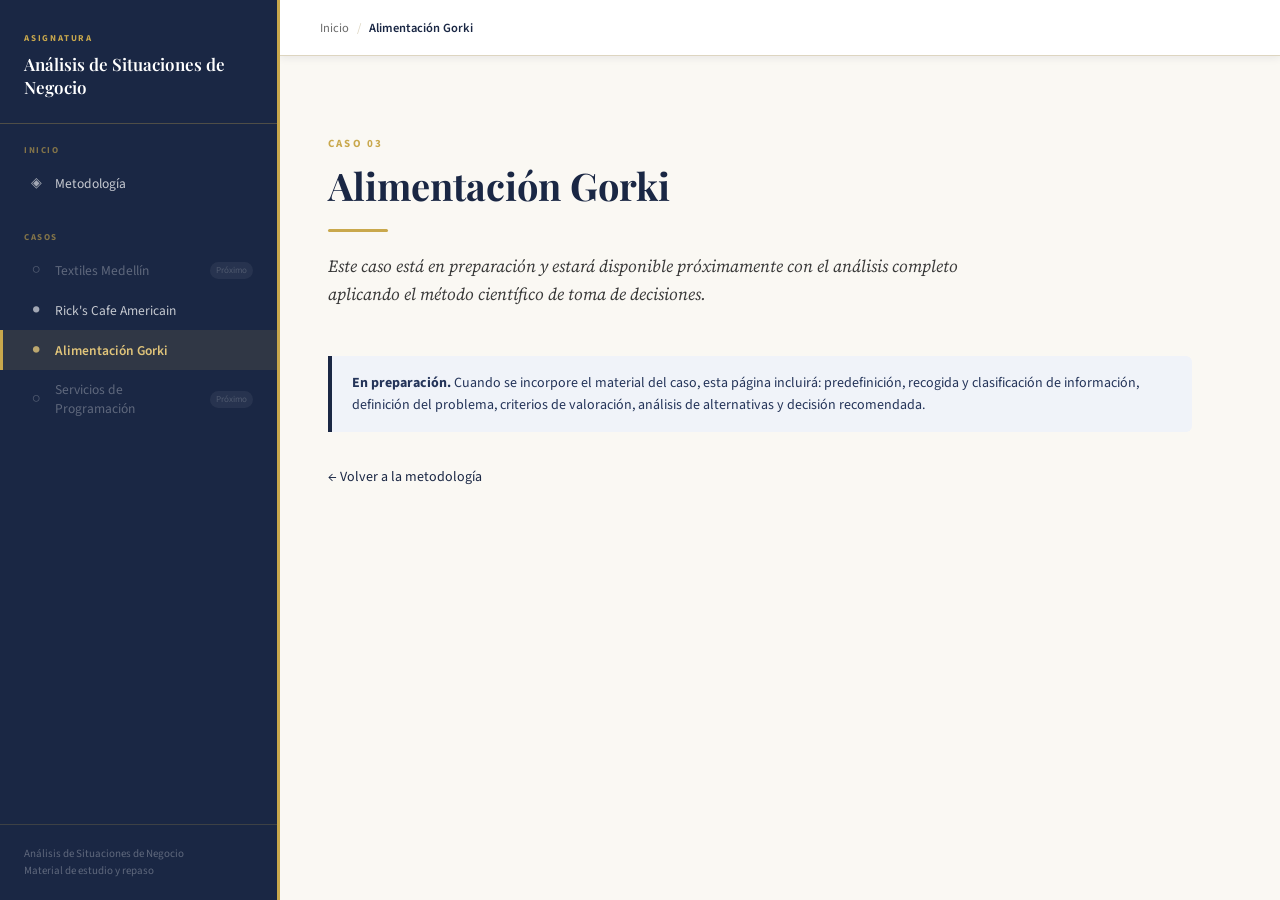
==== caso-alimentacion-gorki.html @ c59a42b0 "Add files via upload" ====
<!DOCTYPE html>
<html lang="es">
<head>
  <meta charset="UTF-8">
  <meta name="viewport" content="width=device-width, initial-scale=1.0">
  <title>Alimentación Gorki — Análisis de Situaciones de Negocio</title>
  <link rel="stylesheet" href="style.css">
</head>
<body>
<div class="sidebar-overlay" id="sidebarOverlay"></div>
<nav class="sidebar" id="sidebar">
  <div class="sidebar-brand">
    <span class="subject-label">Asignatura</span>
    <span class="subject-title">Análisis de Situaciones de Negocio</span>
  </div>
  <div class="nav-section">
    <div class="nav-section-label">Inicio</div>
    <a href="index.html" class="nav-item"><span class="nav-icon">◈</span> Metodología</a>
  </div>
  <div class="nav-section">
    <div class="nav-section-label">Casos</div>
    <a href="caso-textiles-medellin.html" class="nav-item placeholder"><span class="nav-icon">○</span> Textiles Medellín <span class="nav-badge">Próximo</span></a>
    <a href="caso-ricks-cafe.html" class="nav-item"><span class="nav-icon">●</span> Rick's Cafe Americain</a>
    <a href="caso-alimentacion-gorki.html" class="nav-item active"><span class="nav-icon">●</span> Alimentación Gorki</a>
    <a href="caso-programacion-avanzada.html" class="nav-item placeholder"><span class="nav-icon">○</span> Servicios de Programación <span class="nav-badge">Próximo</span></a>
  </div>
  <div class="sidebar-footer">Análisis de Situaciones de Negocio<br>Material de estudio y repaso</div>
</nav>
<main class="main">
  <div class="topbar">
    <div class="topbar-breadcrumb">
      <a href="index.html" style="color:var(--ink-light);text-decoration:none;">Inicio</a>
      <span class="sep">/</span>
      <span class="current">Alimentación Gorki</span>
    </div>
    <div class="topbar-meta">
      <button class="menu-toggle" id="menuToggle">☰</button>
    </div>
  </div>
  <div class="page-content">
    <div class="page-header mt-32">
      <span class="eyebrow">Caso 03</span>
      <h1>Alimentación Gorki</h1>
      <div class="gold-rule"></div>
      <p class="subtitle">Este caso está en preparación y estará disponible próximamente con el análisis completo aplicando el método científico de toma de decisiones.</p>
    </div>
    <div class="callout callout-navy">
      <strong>En preparación.</strong> Cuando se incorpore el material del caso, esta página incluirá: predefinición, recogida y clasificación de información, definición del problema, criterios de valoración, análisis de alternativas y decisión recomendada.
    </div>
    <p style="margin-top:32px;">
      <a href="index.html" style="font-family:var(--font-ui);font-size:14px;color:var(--navy);text-decoration:none;">← Volver a la metodología</a>
    </p>
  </div>
</main>
<script src="nav.js"></script>
</body>
</html>
---- style.css ----
/* ============================================================
   ANALISIS DE SITUACIONES DE NEGOCIO — Shared Stylesheet
   ============================================================ */

@import url('https://fonts.googleapis.com/css2?family=Playfair+Display:ital,wght@0,400;0,600;0,700;1,400;1,600&family=Source+Sans+3:wght@300;400;600;700&family=Source+Serif+4:ital,wght@0,300;0,400;0,600;1,300;1,400&display=swap');

/* ── CSS Variables ─────────────────────────────────────────── */
:root {
  --navy:       #1a2744;
  --navy-mid:   #243459;
  --navy-light: #2e4070;
  --gold:       #c9a84c;
  --gold-light: #e0c47a;
  --gold-pale:  #f5edd8;
  --cream:      #faf8f3;
  --white:      #ffffff;
  --ink:        #1c1c1c;
  --ink-mid:    #3a3a3a;
  --ink-light:  #6b6b6b;
  --border:     #ddd5c0;
  --border-light: #ede8dc;
  --red-accent: #9b2335;
  --green-accent: #1e5c3a;

  --sidebar-w:  280px;
  --font-title: 'Playfair Display', Georgia, serif;
  --font-body:  'Source Serif 4', Georgia, serif;
  --font-ui:    'Source Sans 3', Helvetica, sans-serif;

  --shadow-sm:  0 2px 8px rgba(26,39,68,0.08);
  --shadow-md:  0 4px 20px rgba(26,39,68,0.12);
  --shadow-lg:  0 8px 40px rgba(26,39,68,0.18);
  --radius:     6px;
  --radius-lg:  12px;
}

/* ── Reset & Base ──────────────────────────────────────────── */
*, *::before, *::after { box-sizing: border-box; margin: 0; padding: 0; }

html { font-size: 16px; scroll-behavior: smooth; }

body {
  font-family: var(--font-body);
  background: var(--cream);
  color: var(--ink);
  display: flex;
  min-height: 100vh;
  overflow-x: hidden;
}

/* ── SIDEBAR ───────────────────────────────────────────────── */
.sidebar {
  width: var(--sidebar-w);
  min-width: var(--sidebar-w);
  background: var(--navy);
  color: var(--white);
  display: flex;
  flex-direction: column;
  position: fixed;
  top: 0; left: 0;
  height: 100vh;
  overflow-y: auto;
  z-index: 100;
  transition: transform 0.3s ease;
  border-right: 3px solid var(--gold);
}

.sidebar-brand {
  padding: 32px 24px 24px;
  border-bottom: 1px solid rgba(201,168,76,0.3);
}

.sidebar-brand .subject-label {
  font-family: var(--font-ui);
  font-size: 9px;
  font-weight: 700;
  letter-spacing: 0.2em;
  text-transform: uppercase;
  color: var(--gold);
  display: block;
  margin-bottom: 8px;
}

.sidebar-brand .subject-title {
  font-family: var(--font-title);
  font-size: 17px;
  font-weight: 600;
  line-height: 1.35;
  color: var(--white);
}

/* Nav sections */
.nav-section {
  padding: 20px 0 8px;
}

.nav-section-label {
  font-family: var(--font-ui);
  font-size: 9px;
  font-weight: 700;
  letter-spacing: 0.18em;
  text-transform: uppercase;
  color: rgba(201,168,76,0.6);
  padding: 0 24px;
  margin-bottom: 6px;
}

.nav-item {
  display: flex;
  align-items: center;
  gap: 10px;
  padding: 10px 24px;
  font-family: var(--font-ui);
  font-size: 13.5px;
  font-weight: 400;
  color: rgba(255,255,255,0.75);
  text-decoration: none;
  transition: all 0.18s ease;
  border-left: 3px solid transparent;
  cursor: pointer;
}

.nav-item:hover {
  color: var(--white);
  background: rgba(201,168,76,0.1);
  border-left-color: rgba(201,168,76,0.4);
}

.nav-item.active {
  color: var(--gold-light);
  background: rgba(201,168,76,0.12);
  border-left-color: var(--gold);
  font-weight: 600;
}

.nav-item .nav-icon {
  font-size: 14px;
  opacity: 0.8;
  min-width: 18px;
  text-align: center;
}

.nav-item.placeholder {
  opacity: 0.4;
  cursor: default;
  pointer-events: none;
}

.nav-item.placeholder .nav-badge {
  font-size: 9px;
  background: rgba(255,255,255,0.15);
  color: rgba(255,255,255,0.5);
  padding: 2px 6px;
  border-radius: 10px;
  margin-left: auto;
  font-family: var(--font-ui);
}

.sidebar-footer {
  margin-top: auto;
  padding: 20px 24px;
  border-top: 1px solid rgba(201,168,76,0.2);
  font-family: var(--font-ui);
  font-size: 11px;
  color: rgba(255,255,255,0.3);
  line-height: 1.6;
}

/* ── MAIN CONTENT ──────────────────────────────────────────── */
.main {
  margin-left: var(--sidebar-w);
  flex: 1;
  min-height: 100vh;
  display: flex;
  flex-direction: column;
}

/* ── TOP BAR ───────────────────────────────────────────────── */
.topbar {
  background: var(--white);
  border-bottom: 1px solid var(--border);
  padding: 0 40px;
  height: 56px;
  display: flex;
  align-items: center;
  justify-content: space-between;
  position: sticky;
  top: 0;
  z-index: 50;
  box-shadow: var(--shadow-sm);
}

.topbar-breadcrumb {
  font-family: var(--font-ui);
  font-size: 12.5px;
  color: var(--ink-light);
  display: flex;
  align-items: center;
  gap: 8px;
}

.topbar-breadcrumb .sep { color: var(--border); }
.topbar-breadcrumb .current { color: var(--navy); font-weight: 600; }

.topbar-meta {
  font-family: var(--font-ui);
  font-size: 11.5px;
  color: var(--ink-light);
  display: flex;
  align-items: center;
  gap: 16px;
}

.topbar-tag {
  background: var(--gold-pale);
  color: var(--navy);
  border: 1px solid var(--border);
  padding: 3px 10px;
  border-radius: 20px;
  font-size: 11px;
  font-weight: 600;
  font-family: var(--font-ui);
  letter-spacing: 0.04em;
}

/* Mobile menu toggle */
.menu-toggle {
  display: none;
  background: none;
  border: none;
  cursor: pointer;
  padding: 4px;
  color: var(--navy);
  font-size: 20px;
}

/* ── PAGE CONTENT ──────────────────────────────────────────── */
.page-content {
  padding: 48px 48px 80px;
  max-width: 960px;
}

/* ── PAGE HEADER ───────────────────────────────────────────── */
.page-header {
  margin-bottom: 48px;
}

.page-header .eyebrow {
  font-family: var(--font-ui);
  font-size: 11px;
  font-weight: 700;
  letter-spacing: 0.2em;
  text-transform: uppercase;
  color: var(--gold);
  display: block;
  margin-bottom: 12px;
}

.page-header h1 {
  font-family: var(--font-title);
  font-size: 38px;
  font-weight: 700;
  color: var(--navy);
  line-height: 1.2;
  margin-bottom: 16px;
}

.page-header .subtitle {
  font-family: var(--font-body);
  font-size: 17px;
  color: var(--ink-mid);
  line-height: 1.65;
  font-style: italic;
  max-width: 680px;
}

.gold-rule {
  width: 60px;
  height: 3px;
  background: var(--gold);
  margin: 20px 0;
  border-radius: 2px;
}

/* ── SECTION TITLES ────────────────────────────────────────── */
.section-title {
  font-family: var(--font-title);
  font-size: 24px;
  font-weight: 600;
  color: var(--navy);
  margin-bottom: 6px;
  margin-top: 48px;
  display: flex;
  align-items: center;
  gap: 12px;
}

.section-title:first-of-type { margin-top: 0; }

.section-title .step-num {
  display: inline-flex;
  align-items: center;
  justify-content: center;
  width: 32px;
  height: 32px;
  background: var(--navy);
  color: var(--gold);
  border-radius: 50%;
  font-family: var(--font-ui);
  font-size: 13px;
  font-weight: 700;
  flex-shrink: 0;
}

.section-intro {
  font-family: var(--font-body);
  font-size: 15.5px;
  color: var(--ink-mid);
  line-height: 1.7;
  margin-bottom: 20px;
  margin-left: 44px;
}

/* ── CARDS ─────────────────────────────────────────────────── */
.card {
  background: var(--white);
  border: 1px solid var(--border-light);
  border-radius: var(--radius-lg);
  padding: 28px 32px;
  margin-bottom: 20px;
  box-shadow: var(--shadow-sm);
}

.card-header {
  display: flex;
  align-items: flex-start;
  justify-content: space-between;
  margin-bottom: 14px;
}

.card-title {
  font-family: var(--font-ui);
  font-size: 13px;
  font-weight: 700;
  letter-spacing: 0.1em;
  text-transform: uppercase;
  color: var(--navy);
}

.card-badge {
  font-family: var(--font-ui);
  font-size: 10.5px;
  font-weight: 600;
  padding: 3px 10px;
  border-radius: 20px;
  letter-spacing: 0.06em;
}

.badge-espontanea {
  background: #fef3e2;
  color: #8a5c00;
  border: 1px solid #f0d080;
}

.badge-rigurosa {
  background: #e8eef8;
  color: #1a3a6e;
  border: 1px solid #a8bce0;
}

.badge-electiva {
  background: #edf5ed;
  color: #1a5c2a;
  border: 1px solid #8acc8a;
}

/* ── METHODOLOGY FLOW ──────────────────────────────────────── */
.method-flow {
  display: grid;
  grid-template-columns: repeat(3, 1fr);
  gap: 0;
  margin: 32px 0;
  position: relative;
}

.method-step {
  background: var(--white);
  border: 1px solid var(--border-light);
  padding: 22px 20px;
  position: relative;
  transition: all 0.2s ease;
}

.method-step:hover {
  background: var(--gold-pale);
  border-color: var(--gold);
  z-index: 2;
}

.method-step-num {
  font-family: var(--font-ui);
  font-size: 11px;
  font-weight: 700;
  letter-spacing: 0.15em;
  text-transform: uppercase;
  color: var(--gold);
  margin-bottom: 8px;
}

.method-step-name {
  font-family: var(--font-title);
  font-size: 16px;
  font-weight: 600;
  color: var(--navy);
  margin-bottom: 8px;
  line-height: 1.3;
}

.method-step-mental {
  font-family: var(--font-ui);
  font-size: 11px;
  padding: 3px 8px;
  border-radius: 12px;
  display: inline-block;
  margin-bottom: 10px;
}

.method-step-desc {
  font-family: var(--font-ui);
  font-size: 12.5px;
  color: var(--ink-light);
  line-height: 1.55;
}

/* ── TABS ──────────────────────────────────────────────────── */
.tabs-wrapper {
  margin-bottom: 32px;
}

.tabs-nav {
  display: flex;
  border-bottom: 2px solid var(--border);
  margin-bottom: 28px;
  gap: 0;
  overflow-x: auto;
}

.tab-btn {
  font-family: var(--font-ui);
  font-size: 13px;
  font-weight: 600;
  color: var(--ink-light);
  background: none;
  border: none;
  border-bottom: 3px solid transparent;
  padding: 12px 22px;
  cursor: pointer;
  white-space: nowrap;
  transition: all 0.18s ease;
  margin-bottom: -2px;
  letter-spacing: 0.04em;
}

.tab-btn:hover { color: var(--navy); }

.tab-btn.active {
  color: var(--navy);
  border-bottom-color: var(--gold);
}

.tab-pane { display: none; }
.tab-pane.active { display: block; }

/* ── REVEAL BLOCKS ─────────────────────────────────────────── */
.reveal-block {
  border: 1px solid var(--border);
  border-radius: var(--radius);
  overflow: hidden;
  margin-bottom: 16px;
}

.reveal-header {
  display: flex;
  align-items: center;
  justify-content: space-between;
  padding: 14px 20px;
  background: var(--navy);
  cursor: pointer;
  user-select: none;
  transition: background 0.18s;
}

.reveal-header:hover { background: var(--navy-mid); }

.reveal-header-left {
  display: flex;
  align-items: center;
  gap: 12px;
}

.reveal-title {
  font-family: var(--font-ui);
  font-size: 13.5px;
  font-weight: 600;
  color: var(--white);
}

.reveal-icon {
  font-size: 13px;
  color: var(--gold);
  transition: transform 0.25s ease;
}

.reveal-block.open .reveal-icon { transform: rotate(180deg); }

.reveal-body {
  display: none;
  padding: 22px 24px;
  background: var(--white);
  border-top: 3px solid var(--gold);
  font-family: var(--font-body);
  font-size: 15px;
  color: var(--ink);
  line-height: 1.7;
}

.reveal-block.open .reveal-body { display: block; }

/* ── DATA TABLE ────────────────────────────────────────────── */
.data-table {
  width: 100%;
  border-collapse: collapse;
  font-family: var(--font-ui);
  font-size: 13.5px;
  margin: 12px 0;
}

.data-table th {
  background: var(--navy);
  color: var(--gold-light);
  font-weight: 600;
  padding: 10px 14px;
  text-align: left;
  font-size: 11.5px;
  letter-spacing: 0.06em;
  text-transform: uppercase;
}

.data-table td {
  padding: 9px 14px;
  border-bottom: 1px solid var(--border-light);
  color: var(--ink-mid);
}

.data-table tr:nth-child(even) td { background: #f8f6f1; }
.data-table tr:last-child td { border-bottom: none; }

.data-table .num {
  text-align: right;
  font-family: 'Source Sans 3', monospace;
  font-variant-numeric: tabular-nums;
}

.data-table .total-row td {
  background: var(--gold-pale) !important;
  font-weight: 700;
  color: var(--navy);
  border-top: 2px solid var(--gold);
}

/* ── CALLOUT BOXES ─────────────────────────────────────────── */
.callout {
  border-left: 4px solid;
  padding: 16px 20px;
  border-radius: 0 var(--radius) var(--radius) 0;
  margin: 16px 0;
  font-family: var(--font-ui);
  font-size: 14px;
  line-height: 1.6;
}

.callout-navy  { border-color: var(--navy);   background: #f0f3f9; color: var(--navy-mid); }
.callout-gold  { border-color: var(--gold);   background: var(--gold-pale); color: #5a4000; }
.callout-red   { border-color: var(--red-accent); background: #fdf0f2; color: #6b1020; }
.callout-green { border-color: var(--green-accent); background: #edf5f0; color: #0d3d22; }

.callout strong { font-weight: 700; }

/* ── KEY NUMBER DISPLAY ────────────────────────────────────── */
.kpi-row {
  display: grid;
  grid-template-columns: repeat(auto-fit, minmax(160px, 1fr));
  gap: 16px;
  margin: 20px 0;
}

.kpi-card {
  background: var(--white);
  border: 1px solid var(--border-light);
  border-top: 3px solid var(--gold);
  border-radius: var(--radius);
  padding: 18px 20px;
  text-align: center;
}

.kpi-value {
  font-family: var(--font-title);
  font-size: 28px;
  font-weight: 700;
  color: var(--navy);
  line-height: 1;
  margin-bottom: 6px;
}

.kpi-label {
  font-family: var(--font-ui);
  font-size: 11px;
  font-weight: 600;
  color: var(--ink-light);
  text-transform: uppercase;
  letter-spacing: 0.1em;
}

.kpi-sub {
  font-family: var(--font-ui);
  font-size: 11.5px;
  color: var(--ink-light);
  margin-top: 4px;
}

/* ── PROS/CONS ─────────────────────────────────────────────── */
.pros-cons {
  display: grid;
  grid-template-columns: 1fr 1fr;
  gap: 16px;
  margin: 12px 0;
}

.pros-col, .cons-col {
  border-radius: var(--radius);
  padding: 18px 20px;
}

.pros-col { background: #edf5f0; border: 1px solid #8acc8a; }
.cons-col { background: #fdf0f2; border: 1px solid #e8a0a8; }

.pros-col h4 {
  font-family: var(--font-ui);
  font-size: 12px;
  font-weight: 700;
  color: var(--green-accent);
  text-transform: uppercase;
  letter-spacing: 0.1em;
  margin-bottom: 10px;
}

.cons-col h4 {
  font-family: var(--font-ui);
  font-size: 12px;
  font-weight: 700;
  color: var(--red-accent);
  text-transform: uppercase;
  letter-spacing: 0.1em;
  margin-bottom: 10px;
}

.pros-col ul, .cons-col ul {
  list-style: none;
  font-family: var(--font-ui);
  font-size: 13px;
  color: var(--ink);
  line-height: 1.6;
}

.pros-col ul li::before { content: "+ "; color: var(--green-accent); font-weight: 700; }
.cons-col ul li::before { content: "- "; color: var(--red-accent); font-weight: 700; }

/* ── CASE INDEX CARDS (homepage) ───────────────────────────── */
.cases-grid {
  display: grid;
  grid-template-columns: repeat(auto-fill, minmax(260px, 1fr));
  gap: 20px;
  margin-top: 28px;
}

.case-card {
  background: var(--white);
  border: 1px solid var(--border-light);
  border-radius: var(--radius-lg);
  padding: 26px 28px;
  text-decoration: none;
  color: inherit;
  display: block;
  transition: all 0.22s ease;
  box-shadow: var(--shadow-sm);
  position: relative;
  overflow: hidden;
}

.case-card::before {
  content: '';
  position: absolute;
  top: 0; left: 0; right: 0;
  height: 4px;
  background: var(--gold);
  transform: scaleX(0);
  transform-origin: left;
  transition: transform 0.25s ease;
}

.case-card:hover {
  box-shadow: var(--shadow-md);
  transform: translateY(-2px);
  border-color: var(--border);
}

.case-card:hover::before { transform: scaleX(1); }

.case-card.disabled {
  opacity: 0.5;
  pointer-events: none;
  cursor: default;
}

.case-num {
  font-family: var(--font-ui);
  font-size: 11px;
  font-weight: 700;
  letter-spacing: 0.2em;
  color: var(--gold);
  text-transform: uppercase;
  margin-bottom: 8px;
}

.case-name {
  font-family: var(--font-title);
  font-size: 19px;
  font-weight: 600;
  color: var(--navy);
  line-height: 1.3;
  margin-bottom: 10px;
}

.case-desc {
  font-family: var(--font-ui);
  font-size: 12.5px;
  color: var(--ink-light);
  line-height: 1.55;
  margin-bottom: 14px;
}

.case-status {
  font-family: var(--font-ui);
  font-size: 11px;
  font-weight: 600;
  display: inline-flex;
  align-items: center;
  gap: 5px;
}

.case-status.ready { color: var(--green-accent); }
.case-status.pending { color: var(--ink-light); }

/* ── METHODOLOGY DIAGRAM (index page) ──────────────────────── */
.method-diagram {
  background: var(--navy);
  border-radius: var(--radius-lg);
  padding: 36px 40px;
  margin: 32px 0;
  position: relative;
  overflow: hidden;
}

.method-diagram::before {
  content: '';
  position: absolute;
  top: -60px; right: -60px;
  width: 200px; height: 200px;
  border-radius: 50%;
  border: 40px solid rgba(201,168,76,0.08);
}

.method-diagram-title {
  font-family: var(--font-ui);
  font-size: 10px;
  font-weight: 700;
  letter-spacing: 0.2em;
  text-transform: uppercase;
  color: var(--gold);
  margin-bottom: 28px;
}

.method-nodes {
  display: flex;
  flex-direction: column;
  gap: 0;
}

.method-node {
  display: flex;
  align-items: stretch;
  gap: 0;
  margin-bottom: 4px;
}

.method-node-box {
  background: rgba(255,255,255,0.06);
  border: 1px solid rgba(201,168,76,0.25);
  border-radius: var(--radius);
  padding: 12px 20px;
  flex: 1;
  display: flex;
  align-items: center;
  justify-content: space-between;
  gap: 16px;
}

.method-node-box:hover {
  background: rgba(201,168,76,0.1);
  border-color: rgba(201,168,76,0.5);
}

.method-node-name {
  font-family: var(--font-title);
  font-size: 15px;
  font-weight: 600;
  color: var(--white);
}

.method-node-sub {
  font-family: var(--font-ui);
  font-size: 11px;
  color: rgba(255,255,255,0.45);
  margin-top: 2px;
}

.method-node-tag {
  font-family: var(--font-ui);
  font-size: 10.5px;
  font-weight: 700;
  padding: 3px 10px;
  border-radius: 12px;
  white-space: nowrap;
  flex-shrink: 0;
}

.tag-esp { background: rgba(240,160,0,0.2); color: #f0c060; border: 1px solid rgba(240,160,0,0.3); }
.tag-rig { background: rgba(100,160,240,0.2); color: #90b8f0; border: 1px solid rgba(100,160,240,0.3); }
.tag-ele { background: rgba(80,200,120,0.2); color: #80d090; border: 1px solid rgba(80,200,120,0.3); }

.method-arrow {
  text-align: center;
  color: rgba(201,168,76,0.4);
  font-size: 16px;
  line-height: 1;
  padding: 2px 0;
}

/* ── RESPONSIVE ────────────────────────────────────────────── */
@media (max-width: 900px) {
  .sidebar {
    transform: translateX(-100%);
  }
  .sidebar.open {
    transform: translateX(0);
  }
  .main {
    margin-left: 0;
  }
  .menu-toggle {
    display: block;
  }
  .page-content {
    padding: 32px 24px 60px;
  }
  .method-flow {
    grid-template-columns: 1fr;
  }
  .pros-cons {
    grid-template-columns: 1fr;
  }
  .topbar {
    padding: 0 20px;
  }
  .cases-grid {
    grid-template-columns: 1fr;
  }
}

@media (max-width: 600px) {
  .page-header h1 { font-size: 28px; }
  .kpi-row { grid-template-columns: 1fr 1fr; }
}

/* ── UTILITY ───────────────────────────────────────────────── */
.mt-0 { margin-top: 0 !important; }
.mt-8 { margin-top: 8px; }
.mt-16 { margin-top: 16px; }
.mt-24 { margin-top: 24px; }
.mt-32 { margin-top: 32px; }
.mb-0 { margin-bottom: 0 !important; }
.mb-8 { margin-bottom: 8px; }
.mb-16 { margin-bottom: 16px; }
.text-small { font-size: 13px; font-family: var(--font-ui); color: var(--ink-light); }
.text-gold { color: var(--gold); }
.text-navy { color: var(--navy); }
.bold { font-weight: 700; }

/* Sidebar overlay for mobile */
.sidebar-overlay {
  display: none;
  position: fixed;
  inset: 0;
  background: rgba(0,0,0,0.5);
  z-index: 99;
}
.sidebar-overlay.active { display: block; }
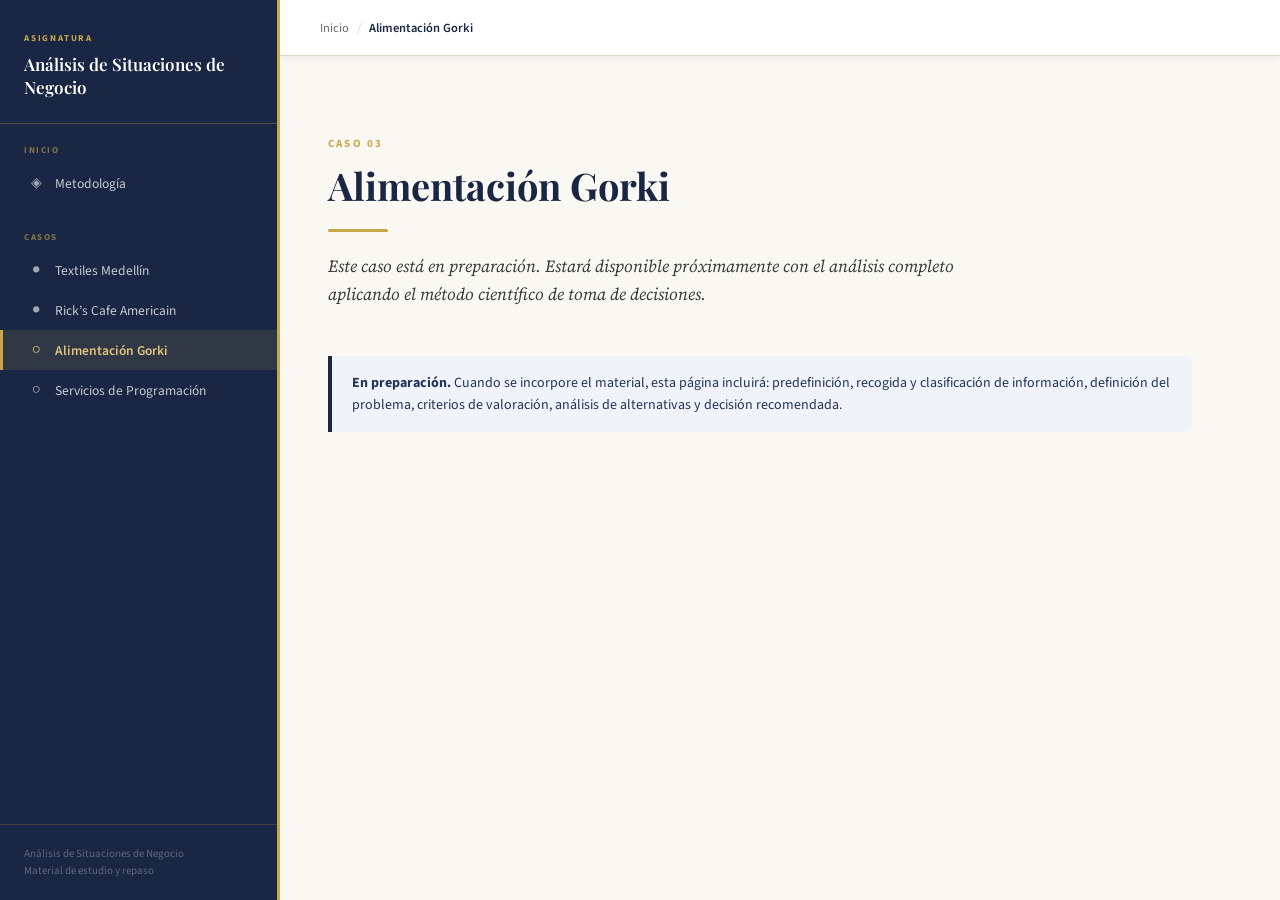
==== commit fc290372: "Add files via upload" ====
--- a/caso-alimentacion-gorki.html
+++ b/caso-alimentacion-gorki.html
@@ -8,24 +8,7 @@
 </head>
 <body>
 <div class="sidebar-overlay" id="sidebarOverlay"></div>
-<nav class="sidebar" id="sidebar">
-  <div class="sidebar-brand">
-    <span class="subject-label">Asignatura</span>
-    <span class="subject-title">Análisis de Situaciones de Negocio</span>
-  </div>
-  <div class="nav-section">
-    <div class="nav-section-label">Inicio</div>
-    <a href="index.html" class="nav-item"><span class="nav-icon">◈</span> Metodología</a>
-  </div>
-  <div class="nav-section">
-    <div class="nav-section-label">Casos</div>
-    <a href="caso-textiles-medellin.html" class="nav-item placeholder"><span class="nav-icon">○</span> Textiles Medellín <span class="nav-badge">Próximo</span></a>
-    <a href="caso-ricks-cafe.html" class="nav-item"><span class="nav-icon">●</span> Rick's Cafe Americain</a>
-    <a href="caso-alimentacion-gorki.html" class="nav-item active"><span class="nav-icon">●</span> Alimentación Gorki</a>
-    <a href="caso-programacion-avanzada.html" class="nav-item placeholder"><span class="nav-icon">○</span> Servicios de Programación <span class="nav-badge">Próximo</span></a>
-  </div>
-  <div class="sidebar-footer">Análisis de Situaciones de Negocio<br>Material de estudio y repaso</div>
-</nav>
+<nav class="sidebar" id="sidebar"></nav>
 <main class="main">
   <div class="topbar">
     <div class="topbar-breadcrumb">
@@ -34,7 +17,7 @@
       <span class="current">Alimentación Gorki</span>
     </div>
     <div class="topbar-meta">
-      <button class="menu-toggle" id="menuToggle">☰</button>
+      <button class="menu-toggle" id="menuToggle">&#9776;</button>
     </div>
   </div>
   <div class="page-content">
@@ -42,16 +25,13 @@
       <span class="eyebrow">Caso 03</span>
       <h1>Alimentación Gorki</h1>
       <div class="gold-rule"></div>
-      <p class="subtitle">Este caso está en preparación y estará disponible próximamente con el análisis completo aplicando el método científico de toma de decisiones.</p>
+      <p class="subtitle">Este caso está en preparación. Estará disponible próximamente con el análisis completo aplicando el método científico de toma de decisiones.</p>
     </div>
     <div class="callout callout-navy">
-      <strong>En preparación.</strong> Cuando se incorpore el material del caso, esta página incluirá: predefinición, recogida y clasificación de información, definición del problema, criterios de valoración, análisis de alternativas y decisión recomendada.
+      <strong>En preparación.</strong> Cuando se incorpore el material, esta página incluirá: predefinición, recogida y clasificación de información, definición del problema, criterios de valoración, análisis de alternativas y decisión recomendada.
     </div>
-    <p style="margin-top:32px;">
-      <a href="index.html" style="font-family:var(--font-ui);font-size:14px;color:var(--navy);text-decoration:none;">← Volver a la metodología</a>
-    </p>
   </div>
 </main>
 <script src="nav.js"></script>
 </body>
-</html>
+</html>
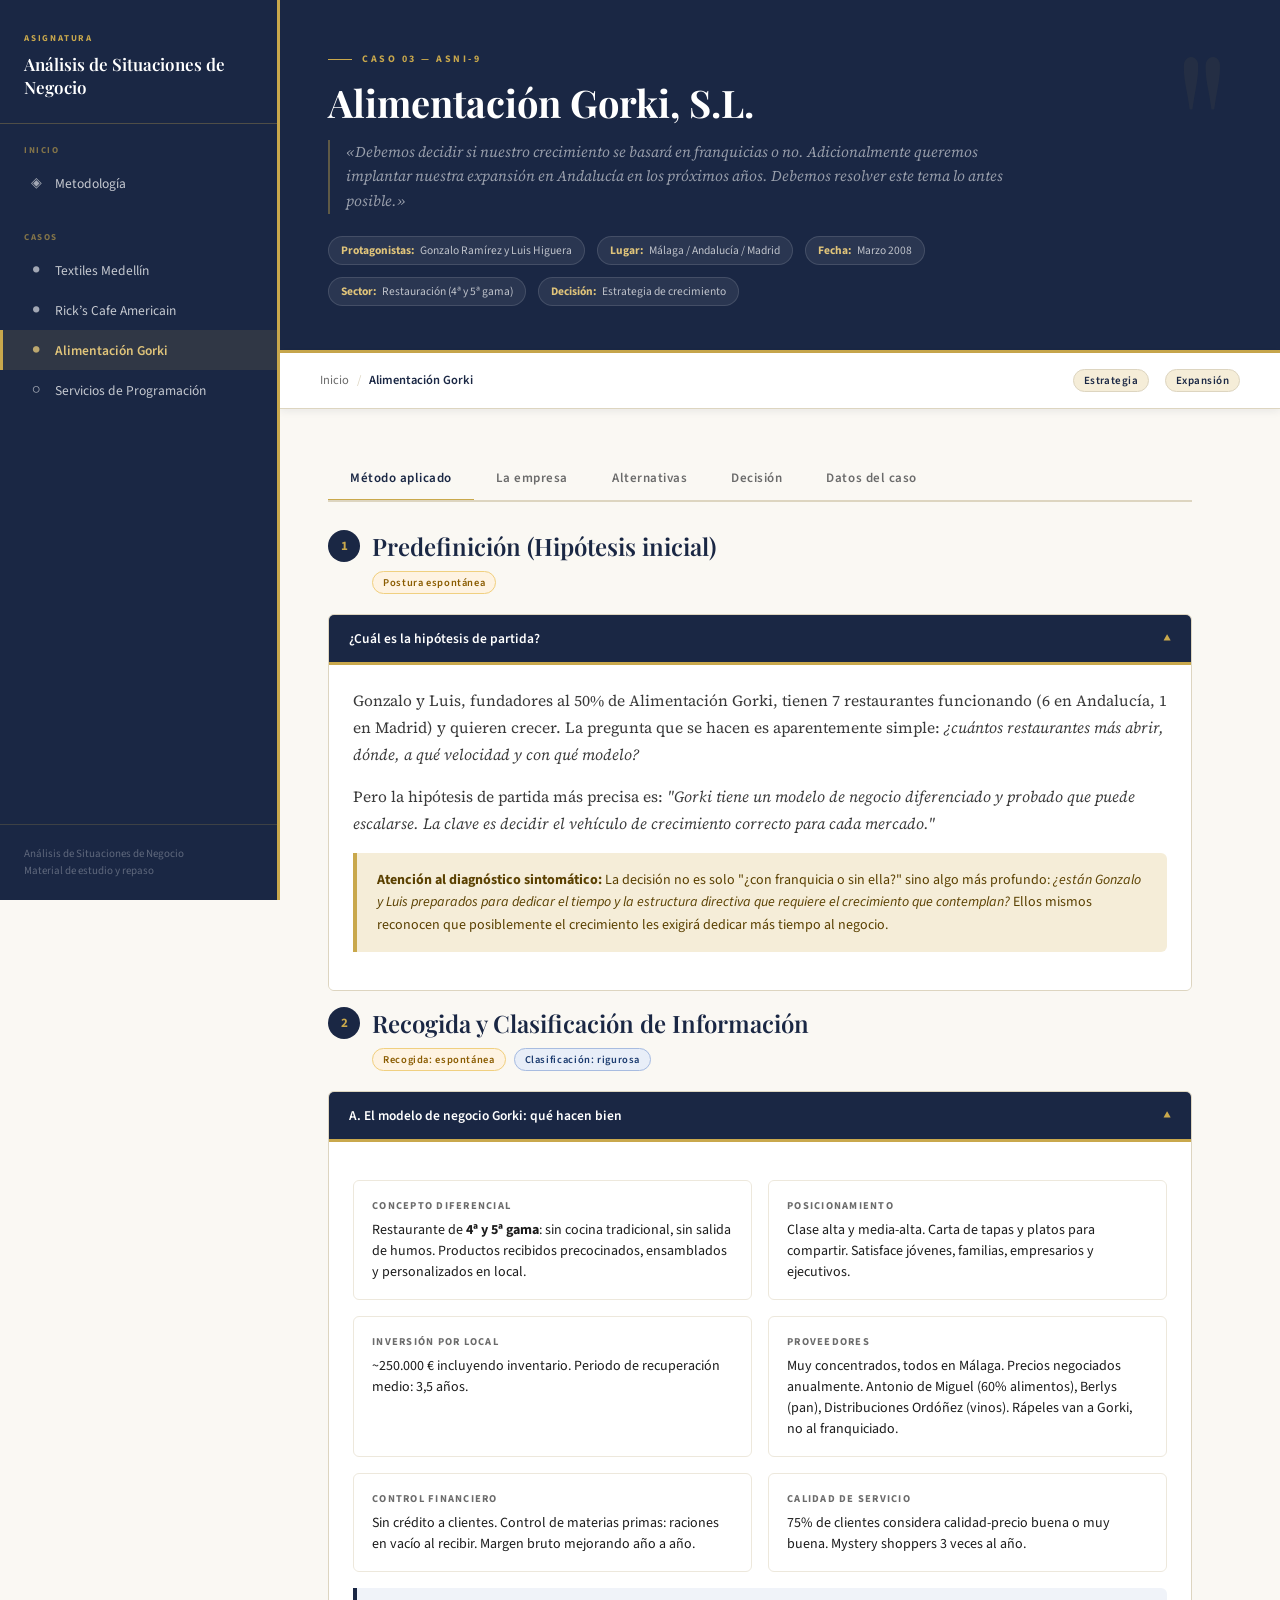
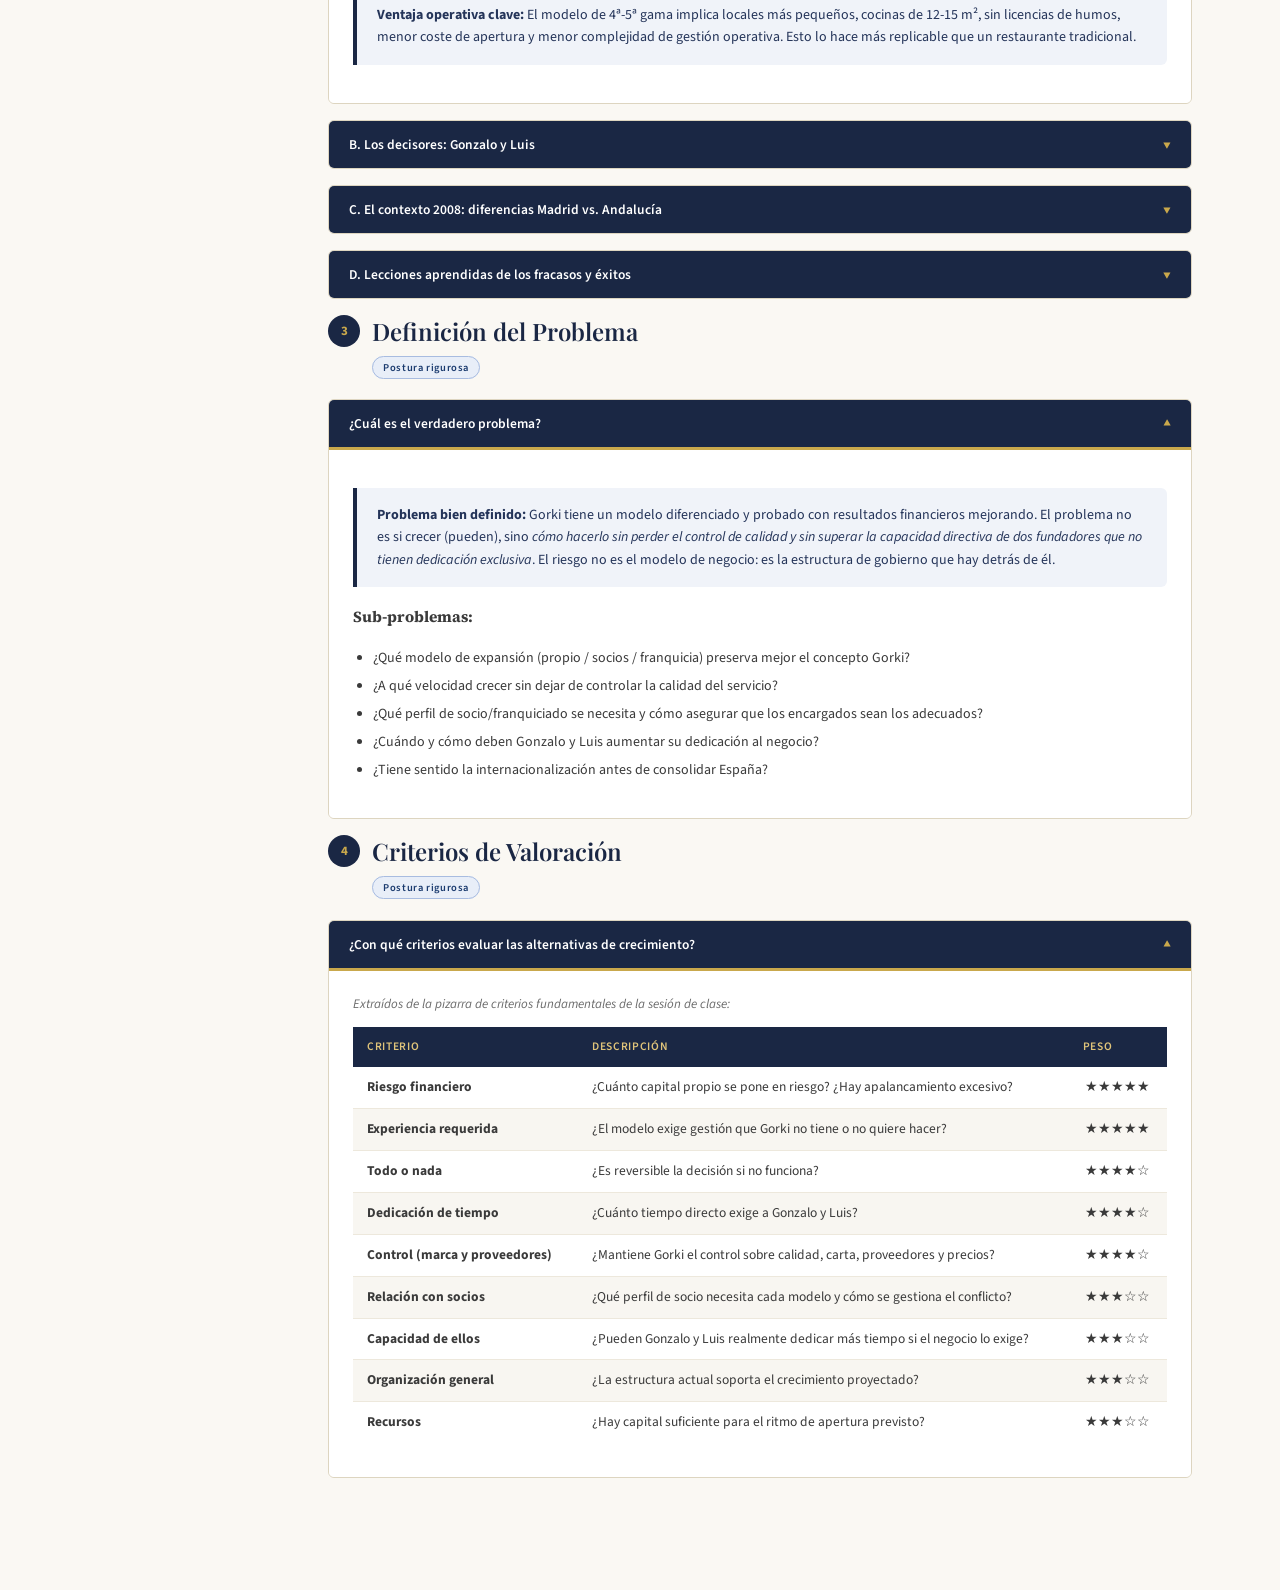
==== commit f2367ae7: "Add files via upload" ====
--- a/caso-alimentacion-gorki.html
+++ b/caso-alimentacion-gorki.html
@@ -5,11 +5,85 @@
   <meta name="viewport" content="width=device-width, initial-scale=1.0">
   <title>Alimentación Gorki — Análisis de Situaciones de Negocio</title>
   <link rel="stylesheet" href="style.css">
+  <style>
+    .case-hero { background:var(--navy); padding:52px 48px 44px; position:relative; overflow:hidden; border-bottom:3px solid var(--gold); }
+    .case-hero::after { content:'"'; position:absolute; right:48px; top:20px; font-family:var(--font-title); font-size:200px; color:rgba(201,168,76,0.06); line-height:1; pointer-events:none; }
+    .case-hero-inner { position:relative; z-index:1; max-width:680px; }
+    .case-hero-code { font-family:var(--font-ui); font-size:10px; font-weight:700; letter-spacing:.25em; text-transform:uppercase; color:var(--gold); display:flex; align-items:center; gap:10px; margin-bottom:14px; }
+    .case-hero-code::before { content:''; display:inline-block; width:24px; height:1px; background:var(--gold); }
+    .case-hero h1 { font-family:var(--font-title); font-size:38px; font-weight:700; color:var(--white); line-height:1.2; margin-bottom:14px; }
+    .case-hero-quote { font-family:var(--font-body); font-size:15px; color:rgba(255,255,255,.55); font-style:italic; line-height:1.65; border-left:2px solid rgba(201,168,76,.4); padding-left:16px; margin-bottom:22px; }
+    .case-hero-meta { display:flex; flex-wrap:wrap; gap:12px; }
+    .meta-chip { font-family:var(--font-ui); font-size:11.5px; background:rgba(255,255,255,.07); border:1px solid rgba(255,255,255,.12); color:rgba(255,255,255,.7); padding:5px 12px; border-radius:20px; display:flex; align-items:center; gap:6px; }
+    .meta-chip strong { color:var(--gold-light); }
+    .sub-label { font-family:var(--font-ui); font-size:10px; font-weight:700; letter-spacing:.2em; text-transform:uppercase; color:var(--gold); margin-bottom:4px; }
+    .sub-heading { font-family:var(--font-title); font-size:20px; font-weight:600; color:var(--navy); margin-bottom:12px; }
+    .body-text { font-family:var(--font-body); font-size:15.5px; color:var(--ink-mid); line-height:1.75; margin-bottom:14px; }
+    .info-grid { display:grid; grid-template-columns:1fr 1fr; gap:16px; margin:16px 0; }
+    @media(max-width:650px){.info-grid{grid-template-columns:1fr}}
+    .info-item { background:var(--white); border:1px solid var(--border-light); border-radius:var(--radius); padding:16px 18px; }
+    .info-item-label { font-family:var(--font-ui); font-size:10.5px; font-weight:700; text-transform:uppercase; letter-spacing:.12em; color:var(--ink-light); margin-bottom:5px; }
+    .info-item-value { font-family:var(--font-ui); font-size:14px; color:var(--ink); line-height:1.5; }
+    .comp-wrapper { overflow-x:auto; margin:16px 0; }
+    .matrix-table { width:100%; border-collapse:collapse; font-family:var(--font-ui); font-size:13px; }
+    .matrix-table th { background:var(--navy); color:var(--gold-light); padding:10px 14px; text-align:center; font-size:11.5px; font-weight:600; }
+    .matrix-table th:first-child { text-align:left; }
+    .matrix-table td { padding:9px 14px; border-bottom:1px solid var(--border-light); color:var(--ink-mid); vertical-align:top; }
+    .matrix-table td:not(:first-child) { text-align:center; }
+    .matrix-table tr:nth-child(even) td { background:#f8f6f1; }
+    .score-high { color:var(--green-accent); font-weight:700; }
+    .score-mid  { color:#8a6000; font-weight:600; }
+    .score-low  { color:var(--red-accent); font-weight:700; }
+    .pros-cons { display:grid; grid-template-columns:1fr 1fr; gap:16px; margin:12px 0; }
+    .pros-col,.cons-col { border-radius:var(--radius); padding:18px 20px; }
+    .pros-col { background:#edf5f0; border:1px solid #8acc8a; }
+    .cons-col { background:#fdf0f2; border:1px solid #e8a0a8; }
+    .pros-col h4 { font-family:var(--font-ui); font-size:12px; font-weight:700; color:var(--green-accent); text-transform:uppercase; letter-spacing:.1em; margin-bottom:10px; }
+    .cons-col h4 { font-family:var(--font-ui); font-size:12px; font-weight:700; color:var(--red-accent); text-transform:uppercase; letter-spacing:.1em; margin-bottom:10px; }
+    .pros-col ul,.cons-col ul { list-style:none; font-family:var(--font-ui); font-size:13px; color:var(--ink); line-height:1.7; }
+    .pros-col ul li::before { content:"+ "; color:var(--green-accent); font-weight:700; }
+    .cons-col ul li::before { content:"- "; color:var(--red-accent); font-weight:700; }
+    .decision-box { background:var(--navy); border:2px solid var(--gold); border-radius:var(--radius-lg); padding:32px 36px; margin-top:28px; }
+    .decision-box-label { font-family:var(--font-ui); font-size:10px; font-weight:700; letter-spacing:.25em; text-transform:uppercase; color:var(--gold); margin-bottom:12px; }
+    .decision-box-main { font-family:var(--font-title); font-size:22px; font-weight:600; color:var(--white); line-height:1.35; margin-bottom:14px; }
+    .decision-box-rationale { font-family:var(--font-body); font-size:15px; color:rgba(255,255,255,.65); line-height:1.7; font-style:italic; }
+    /* Pizarra-style highlight boxes */
+    .pizarra-block { background:var(--navy); border-radius:var(--radius); padding:20px 24px; margin:16px 0; }
+    .pizarra-title { font-family:var(--font-ui); font-size:10px; font-weight:700; letter-spacing:.18em; text-transform:uppercase; color:var(--gold); margin-bottom:12px; }
+    .alt-grid { display:grid; grid-template-columns:repeat(auto-fit,minmax(180px,1fr)); gap:12px; margin:16px 0; }
+    .alt-card { border:1px solid var(--border-light); border-radius:var(--radius); padding:16px 18px; background:var(--white); }
+    .alt-card-title { font-family:var(--font-title); font-size:15px; font-weight:600; color:var(--navy); margin-bottom:6px; }
+    .alt-card-desc { font-family:var(--font-ui); font-size:12px; color:var(--ink-light); line-height:1.55; }
+    @media(max-width:650px){.pros-cons{grid-template-columns:1fr}}
+    /* Ratios table */
+    .ratio-good { color:var(--green-accent); font-weight:600; }
+    .ratio-bad  { color:var(--red-accent); font-weight:600; }
+    .ratio-mid  { color:#8a6000; font-weight:600; }
+  </style>
 </head>
 <body>
+
 <div class="sidebar-overlay" id="sidebarOverlay"></div>
 <nav class="sidebar" id="sidebar"></nav>
+
 <main class="main">
+  <div class="case-hero">
+    <div class="case-hero-inner">
+      <div class="case-hero-code">Caso 03 — ASNI-9</div>
+      <h1>Alimentación Gorki, S.L.</h1>
+      <div class="case-hero-quote">
+        «Debemos decidir si nuestro crecimiento se basará en franquicias o no. Adicionalmente queremos implantar nuestra expansión en Andalucía en los próximos años. Debemos resolver este tema lo antes posible.»
+      </div>
+      <div class="case-hero-meta">
+        <span class="meta-chip"><strong>Protagonistas:</strong> Gonzalo Ramírez y Luis Higuera</span>
+        <span class="meta-chip"><strong>Lugar:</strong> Málaga / Andalucía / Madrid</span>
+        <span class="meta-chip"><strong>Fecha:</strong> Marzo 2008</span>
+        <span class="meta-chip"><strong>Sector:</strong> Restauración (4ª y 5ª gama)</span>
+        <span class="meta-chip"><strong>Decisión:</strong> Estrategia de crecimiento</span>
+      </div>
+    </div>
+  </div>
+
   <div class="topbar">
     <div class="topbar-breadcrumb">
       <a href="index.html" style="color:var(--ink-light);text-decoration:none;">Inicio</a>
@@ -17,21 +91,547 @@
       <span class="current">Alimentación Gorki</span>
     </div>
     <div class="topbar-meta">
+      <span class="topbar-tag">Estrategia</span>
+      <span class="topbar-tag">Expansión</span>
       <button class="menu-toggle" id="menuToggle">&#9776;</button>
     </div>
   </div>
+
   <div class="page-content">
-    <div class="page-header mt-32">
-      <span class="eyebrow">Caso 03</span>
-      <h1>Alimentación Gorki</h1>
-      <div class="gold-rule"></div>
-      <p class="subtitle">Este caso está en preparación. Estará disponible próximamente con el análisis completo aplicando el método científico de toma de decisiones.</p>
-    </div>
-    <div class="callout callout-navy">
-      <strong>En preparación.</strong> Cuando se incorpore el material, esta página incluirá: predefinición, recogida y clasificación de información, definición del problema, criterios de valoración, análisis de alternativas y decisión recomendada.
-    </div>
-  </div>
+    <div class="tabs-wrapper">
+      <div class="tabs-nav">
+        <button class="tab-btn active" data-tab="tab-metodo">Método aplicado</button>
+        <button class="tab-btn" data-tab="tab-empresa">La empresa</button>
+        <button class="tab-btn" data-tab="tab-alternativas">Alternativas</button>
+        <button class="tab-btn" data-tab="tab-decision">Decisión</button>
+        <button class="tab-btn" data-tab="tab-datos">Datos del caso</button>
+      </div>
+
+      <!-- ══ TAB 1: MÉTODO ══ -->
+      <div class="tab-pane active" id="tab-metodo">
+
+        <div class="case-section">
+          <h2 class="section-title mt-0"><span class="step-num">1</span>Predefinición (Hipótesis inicial)</h2>
+          <p class="section-intro"><span class="card-badge badge-espontanea">Postura espontánea</span></p>
+          <div class="reveal-block open">
+            <div class="reveal-header"><div class="reveal-header-left"><span class="reveal-title">¿Cuál es la hipótesis de partida?</span></div><span class="reveal-icon">▼</span></div>
+            <div class="reveal-body">
+              <p class="body-text">Gonzalo y Luis, fundadores al 50% de Alimentación Gorki, tienen 7 restaurantes funcionando (6 en Andalucía, 1 en Madrid) y quieren crecer. La pregunta que se hacen es aparentemente simple: <em>¿cuántos restaurantes más abrir, dónde, a qué velocidad y con qué modelo?</em></p>
+              <p class="body-text">Pero la hipótesis de partida más precisa es: <em>"Gorki tiene un modelo de negocio diferenciado y probado que puede escalarse. La clave es decidir el vehículo de crecimiento correcto para cada mercado."</em></p>
+              <div class="callout callout-gold"><strong>Atención al diagnóstico sintomático:</strong> La decisión no es solo "¿con franquicia o sin ella?" sino algo más profundo: <em>¿están Gonzalo y Luis preparados para dedicar el tiempo y la estructura directiva que requiere el crecimiento que contemplan?</em> Ellos mismos reconocen que posiblemente el crecimiento les exigirá dedicar más tiempo al negocio.</div>
+            </div>
+          </div>
+        </div>
+
+        <div class="case-section">
+          <h2 class="section-title"><span class="step-num">2</span>Recogida y Clasificación de Información</h2>
+          <p class="section-intro"><span class="card-badge badge-espontanea">Recogida: espontánea</span>&nbsp;&nbsp;<span class="card-badge badge-rigurosa">Clasificación: rigurosa</span></p>
+
+          <div class="reveal-block open">
+            <div class="reveal-header"><div class="reveal-header-left"><span class="reveal-title">A. El modelo de negocio Gorki: qué hacen bien</span></div><span class="reveal-icon">▼</span></div>
+            <div class="reveal-body">
+              <div class="info-grid">
+                <div class="info-item"><div class="info-item-label">Concepto diferencial</div><div class="info-item-value">Restaurante de <strong>4ª y 5ª gama</strong>: sin cocina tradicional, sin salida de humos. Productos recibidos precocinados, ensamblados y personalizados en local.</div></div>
+                <div class="info-item"><div class="info-item-label">Posicionamiento</div><div class="info-item-value">Clase alta y media-alta. Carta de tapas y platos para compartir. Satisface jóvenes, familias, empresarios y ejecutivos.</div></div>
+                <div class="info-item"><div class="info-item-label">Inversión por local</div><div class="info-item-value">~250.000 € incluyendo inventario. Periodo de recuperación medio: 3,5 años.</div></div>
+                <div class="info-item"><div class="info-item-label">Proveedores</div><div class="info-item-value">Muy concentrados, todos en Málaga. Precios negociados anualmente. Antonio de Miguel (60% alimentos), Berlys (pan), Distribuciones Ordóñez (vinos). Rápeles van a Gorki, no al franquiciado.</div></div>
+                <div class="info-item"><div class="info-item-label">Control financiero</div><div class="info-item-value">Sin crédito a clientes. Control de materias primas: raciones en vacío al recibir. Margen bruto mejorando año a año.</div></div>
+                <div class="info-item"><div class="info-item-label">Calidad de servicio</div><div class="info-item-value">75% de clientes considera calidad-precio buena o muy buena. Mystery shoppers 3 veces al año.</div></div>
+              </div>
+              <div class="callout callout-navy mt-16"><strong>Ventaja operativa clave:</strong> El modelo de 4ª-5ª gama implica locales más pequeños, cocinas de 12-15 m², sin licencias de humos, menor coste de apertura y menor complejidad de gestión operativa. Esto lo hace más replicable que un restaurante tradicional.</div>
+            </div>
+          </div>
+
+          <div class="reveal-block">
+            <div class="reveal-header"><div class="reveal-header-left"><span class="reveal-title">B. Los decisores: Gonzalo y Luis</span></div><span class="reveal-icon">▼</span></div>
+            <div class="reveal-body">
+              <div class="info-grid">
+                <div class="info-item"><div class="info-item-label">Gonzalo Ramírez</div><div class="info-item-value">Empresario agrícola. Catering propio. Hotel en Teba. Negocia los proveedores. Experiencia en hostelería. <strong>No dedicación exclusiva.</strong></div></div>
+                <div class="info-item"><div class="info-item-label">Luis Higuera</div><div class="info-item-value">Economista. Asesor de empresas. Fue quien impulsó la expansión desde 1996. <strong>No dedicación exclusiva.</strong></div></div>
+                <div class="info-item"><div class="info-item-label">Estructura directiva actual</div><div class="info-item-value">Dirección + Supervisión General de Restaurantes + Administración. El encargado de cada local es el eslabón clave: de su selección depende el éxito o fracaso del local.</div></div>
+                <div class="info-item"><div class="info-item-label">Bottleneck evidente</div><div class="info-item-value">Con 7 restaurantes ya sin dedicación exclusiva. Plan: 10-12 nuevos en Madrid solos en 5 años. La estructura directiva actual no escala sin cambios.</div></div>
+              </div>
+              <div class="callout callout-red mt-8"><strong>Señal de alerta:</strong> Los 3 restaurantes que han cerrado (Fuengirola, Paseo de los Tilos, Antequera) tuvieron como factor común problemas de gestión local, expectativas erróneas sobre la zona, y costes fijos no controlados. Crecer sin resolver esto primero replica el error.</div>
+            </div>
+          </div>
+
+          <div class="reveal-block">
+            <div class="reveal-header"><div class="reveal-header-left"><span class="reveal-title">C. El contexto 2008: diferencias Madrid vs. Andalucía</span></div><span class="reveal-icon">▼</span></div>
+            <div class="reveal-body">
+              <div class="comp-wrapper">
+                <table class="data-table">
+                  <thead><tr><th>Variable</th><th>Andalucía</th><th>Madrid</th></tr></thead>
+                  <tbody>
+                    <tr><td>Comportamiento del cliente</td><td>No reserva. Va a tapear. Informal.</td><td>Reserva habitual. Más formal.</td></tr>
+                    <tr><td>Rotación de mesas</td><td>6-7 veces/día</td><td>~3 veces/día</td></tr>
+                    <tr><td>Mejor momento</td><td>Noches (más consumo y tiempo)</td><td>Mediodía entre semana (negocios)</td></tr>
+                    <tr><td>Tipo de consumo dominante</td><td>Familiar, tapas para compartir</td><td>Negocios (ticket más alto)</td></tr>
+                    <tr><td>Precios</td><td>Base</td><td>+8-10% sobre Andalucía</td></tr>
+                    <tr><td>Alquiler zonas prime</td><td>Asumible</td><td>Muy alto en zonas buenas (zona M-30)</td></tr>
+                    <tr><td>Extrarradio Madrid</td><td>N/A</td><td>Clientes con hipotecas altas, poca liquidez</td></tr>
+                  </tbody>
+                </table>
+              </div>
+              <div class="callout callout-gold mt-8">Madrid tiene más ticket por mesa (negocios) pero menos rotaciones. Andalucía tiene más rotaciones pero ticket más bajo. El modelo Gorki funciona en ambos, pero la estrategia de expansión debería ser diferente en cada mercado.</div>
+            </div>
+          </div>
+
+          <div class="reveal-block">
+            <div class="reveal-header"><div class="reveal-header-left"><span class="reveal-title">D. Lecciones aprendidas de los fracasos y éxitos</span></div><span class="reveal-icon">▼</span></div>
+            <div class="reveal-body">
+              <p class="body-text">El caso documenta 3 cierres y varios éxitos. El patrón es revelador:</p>
+              <table class="data-table">
+                <thead><tr><th>Local</th><th>Resultado</th><th>Causa principal</th></tr></thead>
+                <tbody>
+                  <tr><td>Fuengirola</td><td style="color:var(--red-accent)">Cierre</td><td>Mala selección del encargado. Servicio inadecuado.</td></tr>
+                  <tr><td>Paseo de los Tilos (Málaga)</td><td style="color:var(--red-accent)">Cierre</td><td>Expectativas erróneas sobre desarrollo de zona. Coste alquiler excesivo.</td></tr>
+                  <tr><td>Antequera</td><td style="color:var(--red-accent)">Cierre</td><td>Mercado insuficiente (L-J sin salidas). Costes fijos altos (mín. 5 personas).</td></tr>
+                  <tr><td>Marbella (ampliación)</td><td style="color:var(--green-accent)">Éxito</td><td>Se quedó pequeño. Decisión de ampliar acertada.</td></tr>
+                  <tr><td>Sevilla, Córdoba</td><td style="color:var(--green-accent)">Éxito</td><td>Socios locales con red de relaciones y gestión local.</td></tr>
+                  <tr><td>Madrid (Maldonado)</td><td style="color:var(--green-accent)">Éxito inicial</td><td>Zona exclusiva. Socio gestor implicado.</td></tr>
+                  <tr><td>Larios (Málaga)</td><td style="color:var(--ratio-bad)">Problemas</td><td>Mystery shopper: NUNCA saluda al cliente, NUNCA comprueba satisfacción.</td></tr>
+                </tbody>
+              </table>
+              <div class="callout callout-navy mt-16"><strong>Patrón de éxito:</strong> los locales que funcionan bien tienen socios locales implicados o encargados bien seleccionados. <strong>Patrón de fracaso:</strong> expectativas de zona erróneas + encargado inadecuado + estructura de costes fijos que no aguanta baja demanda.</div>
+            </div>
+          </div>
+        </div>
+
+        <div class="case-section">
+          <h2 class="section-title"><span class="step-num">3</span>Definición del Problema</h2>
+          <p class="section-intro"><span class="card-badge badge-rigurosa">Postura rigurosa</span></p>
+          <div class="reveal-block open">
+            <div class="reveal-header"><div class="reveal-header-left"><span class="reveal-title">¿Cuál es el verdadero problema?</span></div><span class="reveal-icon">▼</span></div>
+            <div class="reveal-body">
+              <div class="callout callout-navy"><strong>Problema bien definido:</strong> Gorki tiene un modelo diferenciado y probado con resultados financieros mejorando. El problema no es si crecer (pueden), sino <em>cómo hacerlo sin perder el control de calidad y sin superar la capacidad directiva de dos fundadores que no tienen dedicación exclusiva</em>. El riesgo no es el modelo de negocio: es la estructura de gobierno que hay detrás de él.</div>
+              <p class="body-text mt-16"><strong>Sub-problemas:</strong></p>
+              <ul style="font-family:var(--font-ui);font-size:14px;color:var(--ink-mid);line-height:2;padding-left:20px;margin-bottom:12px;">
+                <li>¿Qué modelo de expansión (propio / socios / franquicia) preserva mejor el concepto Gorki?</li>
+                <li>¿A qué velocidad crecer sin dejar de controlar la calidad del servicio?</li>
+                <li>¿Qué perfil de socio/franquiciado se necesita y cómo asegurar que los encargados sean los adecuados?</li>
+                <li>¿Cuándo y cómo deben Gonzalo y Luis aumentar su dedicación al negocio?</li>
+                <li>¿Tiene sentido la internacionalización antes de consolidar España?</li>
+              </ul>
+            </div>
+          </div>
+        </div>
+
+        <div class="case-section">
+          <h2 class="section-title"><span class="step-num">4</span>Criterios de Valoración</h2>
+          <p class="section-intro"><span class="card-badge badge-rigurosa">Postura rigurosa</span></p>
+          <div class="reveal-block open">
+            <div class="reveal-header"><div class="reveal-header-left"><span class="reveal-title">¿Con qué criterios evaluar las alternativas de crecimiento?</span></div><span class="reveal-icon">▼</span></div>
+            <div class="reveal-body">
+              <p class="body-text" style="font-size:13px;color:var(--ink-light);font-family:var(--font-ui);margin-bottom:12px;"><em>Extraídos de la pizarra de criterios fundamentales de la sesión de clase:</em></p>
+              <table class="data-table">
+                <thead><tr><th>Criterio</th><th>Descripción</th><th>Peso</th></tr></thead>
+                <tbody>
+                  <tr><td><strong>Riesgo financiero</strong></td><td>¿Cuánto capital propio se pone en riesgo? ¿Hay apalancamiento excesivo?</td><td style="text-align:center">★★★★★</td></tr>
+                  <tr><td><strong>Experiencia requerida</strong></td><td>¿El modelo exige gestión que Gorki no tiene o no quiere hacer?</td><td style="text-align:center">★★★★★</td></tr>
+                  <tr><td><strong>Todo o nada</strong></td><td>¿Es reversible la decisión si no funciona?</td><td style="text-align:center">★★★★☆</td></tr>
+                  <tr><td><strong>Dedicación de tiempo</strong></td><td>¿Cuánto tiempo directo exige a Gonzalo y Luis?</td><td style="text-align:center">★★★★☆</td></tr>
+                  <tr><td><strong>Control (marca y proveedores)</strong></td><td>¿Mantiene Gorki el control sobre calidad, carta, proveedores y precios?</td><td style="text-align:center">★★★★☆</td></tr>
+                  <tr><td><strong>Relación con socios</strong></td><td>¿Qué perfil de socio necesita cada modelo y cómo se gestiona el conflicto?</td><td style="text-align:center">★★★☆☆</td></tr>
+                  <tr><td><strong>Capacidad de ellos</strong></td><td>¿Pueden Gonzalo y Luis realmente dedicar más tiempo si el negocio lo exige?</td><td style="text-align:center">★★★☆☆</td></tr>
+                  <tr><td><strong>Organización general</strong></td><td>¿La estructura actual soporta el crecimiento proyectado?</td><td style="text-align:center">★★★☆☆</td></tr>
+                  <tr><td><strong>Recursos</strong></td><td>¿Hay capital suficiente para el ritmo de apertura previsto?</td><td style="text-align:center">★★★☆☆</td></tr>
+                </tbody>
+              </table>
+            </div>
+          </div>
+        </div>
+
+      </div><!-- /tab-metodo -->
+
+
+      <!-- ══ TAB 2: LA EMPRESA ══ -->
+      <div class="tab-pane" id="tab-empresa">
+
+        <h2 class="section-title mt-0"><span class="step-num" style="background:var(--gold-pale);color:var(--navy);">G</span>Gorki: el modelo de negocio</h2>
+
+        <div class="sub-label">Historia y evolución</div>
+        <div class="sub-heading">De tienda de delicatessen a cadena de restaurantes</div>
+
+        <div class="kpi-row">
+          <div class="kpi-card"><div class="kpi-value">1992</div><div class="kpi-label">Apertura 1er local</div><div class="kpi-sub">Calle Strachan, Málaga. 48 m², 2 empleados</div></div>
+          <div class="kpi-card"><div class="kpi-value">7</div><div class="kpi-label">Restaurantes en 2008</div><div class="kpi-sub">6 Andalucía + 1 Madrid</div></div>
+          <div class="kpi-card"><div class="kpi-value">250k€</div><div class="kpi-label">Inversión por local</div><div class="kpi-sub">Periodo recuperación: 3,5 años</div></div>
+          <div class="kpi-card"><div class="kpi-value">3,5 años</div><div class="kpi-label">Payback medio</div><div class="kpi-sub">Gonzalo: "3 años para ver viabilidad real"</div></div>
+        </div>
+
+        <div class="sub-label mt-24">Fortalezas del modelo</div>
+        <div class="info-grid">
+          <div class="info-item"><div class="info-item-label">Modelo operativo</div><div class="info-item-value">4ª y 5ª gama: sin cocina tradicional, sin humos, cocina de 12-15 m². Más espacio para comensales, menos licencias, menos conflictos de vecindad.</div></div>
+          <div class="info-item"><div class="info-item-label">Gestión de proveedores</div><div class="info-item-value">Todos en Málaga. Negociación anual de precios. Concentración deliberada. Rápeles para Gorki (poder de negociación centralizado).</div></div>
+          <div class="info-item"><div class="info-item-label">Gestión financiera</div><div class="info-item-value">Sin crédito a clientes (cobro al momento). Raciones individuales en vacío = cero merma. Margen bruto en crecimiento los tres últimos años.</div></div>
+          <div class="info-item"><div class="info-item-label">Personal</div><div class="info-item-value">Salarios por encima del convenio. Remuneración variable por facturación y objetivos. Premio a los 10 años en la empresa.</div></div>
+          <div class="info-item"><div class="info-item-label">Mystery shoppers</div><div class="info-item-value">Control externo 3 veces/año. 75% clientes valoran calidad-precio como buena o muy buena. El 100% recomendaría el establecimiento.</div></div>
+          <div class="info-item"><div class="info-item-label">Carta única</div><div class="info-item-value">Misma carta en todos los locales. Precios +8-10% en Madrid y Palma. Uniformidad del concepto garantizada.</div></div>
+        </div>
+
+        <div class="sub-label mt-24">Debilidades y riesgos actuales</div>
+        <div class="callout callout-red">
+          <strong>El cuello de botella es la dirección.</strong> Gonzalo y Luis no tienen dedicación exclusiva. Con 7 restaurantes ya, plantean abrir 10-12 más en Madrid en 5 años. La estructura directiva no escala sin cambios profundos.
+        </div>
+        <ul style="font-family:var(--font-ui);font-size:14px;color:var(--ink-mid);line-height:2;padding-left:20px;margin-top:12px;margin-bottom:16px;">
+          <li>El <strong>encargado es el eslabón crítico</strong>: cuando falla (Fuengirola), el local cierra. No hay un sistema robusto de selección y formación de encargados a escala.</li>
+          <li>Larios (Málaga) tiene resultados de mystery shopper preocupantes: <strong>NUNCA</strong> saluda al cliente, <strong>NUNCA</strong> comprueba satisfacción durante la comida.</li>
+          <li>Córdoba Tabanco: <strong>NUNCA</strong> ofrece bebida adicional, <strong>NUNCA</strong> comprueba satisfacción. Con los socios solo como inversores (sin implicación), el control es débil.</li>
+          <li>La master-franquicia de Madrid (Capicoba) se gestiona desde Málaga: distancia que añade complejidad.</li>
+          <li>El plan de expansión prevé apertura fuera de España: internacionalizar antes de consolidar España es <strong>prematuro</strong> con la estructura actual.</li>
+        </ul>
+
+        <div class="sub-label mt-24">Resultados financieros grupo 2005-2007</div>
+        <div class="comp-wrapper">
+          <table class="data-table">
+            <thead><tr><th>Entidad</th><th class="num">Resultado 2005</th><th class="num">Resultado 2006</th><th class="num">Resultado 2007</th><th>Tendencia</th></tr></thead>
+            <tbody>
+              <tr><td>Alimentación Gorki (matriz)</td><td class="num">41.941</td><td class="num">36.039</td><td class="num">87.847</td><td><span class="ratio-good">↑ Fuerte mejora</span></td></tr>
+              <tr><td>Pony Pisador (Sevilla)</td><td class="num">18.714</td><td class="num">11.136</td><td class="num">21.421</td><td><span class="ratio-mid">↔ Estable</span></td></tr>
+              <tr><td>Capicoba (Madrid)</td><td class="num">—</td><td class="num">(3.480)</td><td class="num">(36.078)</td><td><span class="ratio-bad">↓ Pérdidas crecientes</span></td></tr>
+              <tr><td>Tabanco (Córdoba)</td><td class="num">4.435</td><td class="num">8.742</td><td class="num">7.165</td><td><span class="ratio-mid">↔ Modesto</span></td></tr>
+              <tr><td>Gormarki (holding)</td><td class="num">24.272</td><td class="num">39.199</td><td class="num">79.557</td><td><span class="ratio-good">↑ Fuerte mejora</span></td></tr>
+              <tr><td>Ruedalabola (La Barra)</td><td class="num">(3.145)</td><td class="num">8.883</td><td class="num">36.883</td><td><span class="ratio-good">↑ Muy buena mejora</span></td></tr>
+              <tr class="total-row"><td><strong>TOTAL GRUPO</strong></td><td class="num"><strong>86.217</strong></td><td class="num"><strong>100.518</strong></td><td class="num"><strong>196.795</strong></td><td><span class="ratio-good">↑↑ Excelente</span></td></tr>
+            </tbody>
+          </table>
+        </div>
+        <div class="callout callout-gold mt-8"><strong>Madrid (Capicoba) genera pérdidas crecientes</strong> en sus primeros dos años. Gonzalo dice que hay que esperar 3 años para ver la viabilidad real. Esto es coherente con el modelo, pero implica que el plan de 10-12 restaurantes en Madrid necesita capital para absorber pérdidas iniciales en todos ellos.</div>
+
+        <div class="sub-label mt-24">Ratios clave 2007</div>
+        <div class="comp-wrapper">
+          <table class="data-table">
+            <thead><tr><th>Ratio</th><th>Alim. Gorki</th><th>Pony Pisador</th><th>Tabanco</th><th>Gormarki</th><th>Ruedalabola</th></tr></thead>
+            <tbody>
+              <tr><td>Rentabilidad/Ventas %</td><td class="num"><span class="ratio-good">4%</span></td><td class="num">4%</td><td class="num">2%</td><td class="num">138%*</td><td class="num">7%</td></tr>
+              <tr><td>Rentabilidad/RRPP %</td><td class="num"><span class="ratio-good">32%</span></td><td class="num">35%</td><td class="num">21%</td><td class="num">55%</td><td class="num">39%</td></tr>
+              <tr><td>Cash flow (€)</td><td class="num">84.774</td><td class="num">48.930</td><td class="num">29.164</td><td class="num">116.916</td><td class="num">83.591</td></tr>
+              <tr><td>Gastos financieros/Ventas %</td><td class="num">0,82%</td><td class="num">0,79%</td><td class="num">0,75%</td><td class="num">31%*</td><td class="num">0,52%</td></tr>
+            </tbody>
+          </table>
+        </div>
+        <p style="font-size:11.5px;color:var(--ink-light);font-family:var(--font-ui);margin-top:6px;">* Gormarki es holding patrimonial; sus ratios no son comparables operativamente.</p>
+
+      </div><!-- /tab-empresa -->
+
+
+      <!-- ══ TAB 3: ALTERNATIVAS ══ -->
+      <div class="tab-pane" id="tab-alternativas">
+
+        <h2 class="section-title mt-0"><span class="step-num">5</span>Formulación y Valoración de Alternativas</h2>
+        <p class="section-intro"><span class="card-badge badge-espontanea">Formulación: espontánea</span>&nbsp;&nbsp;<span class="card-badge badge-rigurosa">Valoración: rigurosa</span></p>
+
+        <div class="callout callout-navy">
+          <strong>De la pizarra de clase:</strong> La pregunta central es <em>¿Cómo crecer?</em>, con estas dimensiones: locales, 2 socios, franquicia, ubicación, velocidad, estructura/organización.
+        </div>
+
+        <div class="sub-label mt-20">Alternativas identificadas</div>
+        <div class="alt-grid">
+          <div class="alt-card"><div class="alt-card-title">1. Solo + Socios</div><div class="alt-card-desc">Gorki abre directamente con socios locales minoritarios, como hizo en Sevilla y Córdoba.</div></div>
+          <div class="alt-card"><div class="alt-card-title">2. Franquicia + Socios</div><div class="alt-card-desc">Modelo mixto: franquicia pura combinada con socios locales implicados.</div></div>
+          <div class="alt-card"><div class="alt-card-title">3. Franquicia resto lugares</div><div class="alt-card-desc">Franquicia pura para mercados nuevos (resto Andalucía, Barcelona, Valencia).</div></div>
+          <div class="alt-card"><div class="alt-card-title">4. Solo (solos, -2)</div><div class="alt-card-desc">Gorki abre y gestiona directamente todos los nuevos locales sin socios externos.</div></div>
+          <div class="alt-card"><div class="alt-card-title">5. Solo + Franquicia</div><div class="alt-card-desc">Combinación: locales propios en zonas prime (Madrid dentro M-30) + franquicias en extrarradio y otras ciudades.</div></div>
+        </div>
+
+        <div class="reveal-block open">
+          <div class="reveal-header"><div class="reveal-header-left"><span class="reveal-title">Opción 1: Expansión con socios locales (modelo Sevilla/Córdoba)</span></div><span class="reveal-icon">▼</span></div>
+          <div class="reveal-body">
+            <div class="pros-cons">
+              <div class="pros-col"><h4>Ventajas</h4><ul>
+                <li>Socios aportan red de relaciones locales (probado en Sevilla y Madrid)</li>
+                <li>Compromiso de los socios con el negocio cuando son gestores, no solo inversores</li>
+                <li>Capital compartido: menor riesgo financiero por local para Gorki</li>
+                <li>Gorki mantiene mayoría (65-70%) y control de la marca y proveedores</li>
+                <li>El socio gestor actúa como "encargado ejecutivo" con piel en el juego</li>
+              </ul></div>
+              <div class="cons-col"><h4>Inconvenientes</h4><ul>
+                <li>Difícil encontrar el perfil de socio correcto (inversores puros no funcionan bien, ver Córdoba)</li>
+                <li>Conflictos potenciales en decisiones estratégicas (precio, carta, proveedores)</li>
+                <li>Gestión de múltiples relaciones societarias compleja</li>
+                <li>Crecimiento más lento: hay que encontrar socios adecuados</li>
+              </ul></div>
+            </div>
+          </div>
+        </div>
+
+        <div class="reveal-block">
+          <div class="reveal-header"><div class="reveal-header-left"><span class="reveal-title">Opción 2: Franquicia pura</span></div><span class="reveal-icon">▼</span></div>
+          <div class="reveal-body">
+            <div class="pros-cons">
+              <div class="pros-col"><h4>Ventajas</h4><ul>
+                <li>Crecimiento más rápido con menor capital propio comprometido</li>
+                <li>Canon inicial (30-35k€) y royalty (4-5% año 2+) generan ingresos recurrentes</li>
+                <li>Gorki controla proveedores (rápeles propios), carta y formación</li>
+                <li>Menor dedicación directiva por local</li>
+                <li>Permite expansión geográfica amplia sin estructura propia en cada ciudad</li>
+              </ul></div>
+              <div class="cons-col"><h4>Inconvenientes</h4><ul>
+                <li>Menor control sobre la calidad del servicio diario (el riesgo de marca es real)</li>
+                <li>El franquiciado prioriza su rentabilidad, no la imagen Gorki</li>
+                <li>Requiere sistema de control robusto (mystery shoppers solo 3 veces/año puede ser insuficiente)</li>
+                <li>Gorki necesita estructura de soporte a franquiciados que hoy no tiene</li>
+                <li>Experiencia aún limitada: solo 3 franquicias activas</li>
+              </ul></div>
+            </div>
+            <div class="callout callout-red mt-8"><strong>Riesgo crítico de marca:</strong> El caso ya documenta locales propios con "NUNCA" en estándares básicos de servicio. Con franquicias el control es aún más difícil. Sin sistema de supervisión robusto, la franquicia puede dañar la marca.</div>
+          </div>
+        </div>
+
+        <div class="reveal-block">
+          <div class="reveal-header"><div class="reveal-header-left"><span class="reveal-title">Opción 3: Crecimiento propio directo (solos)</span></div><span class="reveal-icon">▼</span></div>
+          <div class="reveal-body">
+            <div class="pros-cons">
+              <div class="pros-col"><h4>Ventajas</h4><ul>
+                <li>Control total de la calidad y el concepto</li>
+                <li>Todos los beneficios para Gorki</li>
+                <li>Sin conflictos con socios ni franquiciados</li>
+                <li>Mayor coherencia de marca</li>
+              </ul></div>
+              <div class="cons-col"><h4>Inconvenientes</h4><ul>
+                <li>250k€ por local: para 10-12 nuevos en Madrid = 2,5-3M€ de inversión</li>
+                <li>Sin socios locales que aporten relaciones y conocimiento del mercado</li>
+                <li>Gonzalo y Luis necesitarían dedicación exclusiva inmediata</li>
+                <li>Sin red de relaciones en ciudades nuevas (Valencia, Barcelona)</li>
+                <li>Los fracasos pasados (Fuengirola, Antequera) fueron con gestión propia</li>
+              </ul></div>
+            </div>
+          </div>
+        </div>
+
+        <!-- Matriz valoración desde pizarra -->
+        <div class="sub-label mt-28">Matriz de valoración (de la pizarra de clase)</div>
+        <div class="comp-wrapper">
+          <table class="matrix-table">
+            <thead>
+              <tr>
+                <th style="min-width:180px">Criterio</th>
+                <th>Con socios<br><small>(modelo Sevilla)</small></th>
+                <th>Franquicia<br><small>(pura)</small></th>
+                <th>Solo<br><small>(directo)</small></th>
+              </tr>
+            </thead>
+            <tbody>
+              <tr><td><strong>Riesgo financiero</strong></td><td><span class="score-high">Bajo ✓</span><br><small>Capital compartido</small></td><td><span class="score-high">Bajo ✓</span><br><small>Canon + royalty</small></td><td><span class="score-low">Alto</span><br><small>250k€/local propio</small></td></tr>
+              <tr><td><strong>Experiencia requerida</strong></td><td><span class="score-high">Media ✓</span><br><small>Socio gestiona</small></td><td><span class="score-mid">Media-alta</span><br><small>Necesita soporte franquicia</small></td><td><span class="score-low">Alta</span><br><small>Gestión directa total</small></td></tr>
+              <tr><td><strong>Reversibilidad</strong></td><td><span class="score-mid">Media</span><br><small>Contratos sociedad</small></td><td><span class="score-high">Alta ✓</span><br><small>Contrato rescindible</small></td><td><span class="score-low">Baja</span><br><small>Inversión fija comprometida</small></td></tr>
+              <tr><td><strong>Dedicación tiempo directores</strong></td><td><span class="score-high">Baja-Media ✓</span><br><small>Socio gestiona día a día</small></td><td><span class="score-mid">Media</span><br><small>Control y soporte</small></td><td><span class="score-low">Alta</span><br><small>Dedicación exclusiva</small></td></tr>
+              <tr><td><strong>Control marca y proveedores</strong></td><td><span class="score-high">Alto ✓</span><br><small>Gorki mayoritario</small></td><td><span class="score-mid">Medio</span><br><small>Contratos + supervisión</small></td><td><span class="score-high">Total ✓</span></td></tr>
+              <tr><td><strong>Perfil de socios</strong></td><td><span class="score-mid">Crítico</span><br><small>Gestor + inversor, no solo inversor</small></td><td><span class="score-mid">Moderado</span><br><small>Inversor con recursos</small></td><td><span class="score-high">N/A ✓</span></td></tr>
+              <tr><td><strong>Capacidad de escalar</strong></td><td><span class="score-mid">Media</span><br><small>Depende de encontrar socios</small></td><td><span class="score-high">Alta ✓</span><br><small>Modelo escalable</small></td><td><span class="score-low">Baja</span><br><small>Limitada por capital y tiempo</small></td></tr>
+              <tr><td><strong>Organización necesaria</strong></td><td><span class="score-high">Menor ✓</span></td><td><span class="score-low">Mayor</span><br><small>Central de soporte franquicias</small></td><td><span class="score-low">Mayor</span><br><small>Dirección dedicada</small></td></tr>
+            </tbody>
+          </table>
+        </div>
+
+      </div><!-- /tab-alternativas -->
+
+
+      <!-- ══ TAB 4: DECISIÓN ══ -->
+      <div class="tab-pane" id="tab-decision">
+
+        <h2 class="section-title mt-0"><span class="step-num" style="background:var(--green-accent);color:white;">↵</span>La Decisión</h2>
+        <p class="section-intro"><span class="card-badge badge-electiva">Conducta electiva</span></p>
+
+        <div class="reveal-block open">
+          <div class="reveal-header"><div class="reveal-header-left"><span class="reveal-title">Posición recomendada: Modelo mixto con socios, crecimiento gradual y orgánico</span></div><span class="reveal-icon">▼</span></div>
+          <div class="reveal-body">
+            <div class="decision-box">
+              <div class="decision-box-label">Decisión recomendada</div>
+              <div class="decision-box-main">Crecer con socios locales implicados (no inversores puros) para los nuevos mercados, combinado con franquicias selectivas en zonas ya validadas (extrarradio Madrid), a velocidad moderada que no supere la capacidad directiva actual.</div>
+              <div class="decision-box-rationale">El modelo de socios gestores ha demostrado funcionar (Sevilla, Madrid). La franquicia pura a gran escala requiere una estructura de soporte que Gorki aún no tiene. Crecer solos a la velocidad planteada (10-12 Madrid en 5 años) exige dedicación exclusiva de ambos fundadores y una inversión de capital que no está acreditada en el caso.</div>
+            </div>
+
+            <p class="body-text mt-24"><strong>Plan de acción recomendado:</strong></p>
+            <ul style="font-family:var(--font-ui);font-size:14px;color:var(--ink-mid);line-height:2;padding-left:20px;margin-bottom:16px;">
+              <li><strong>Inmediato:</strong> Resolver el problema de Capicoba (Madrid). Está generando pérdidas crecientes y es la base del crecimiento madrileño. Entender si el problema es la zona, el modelo o la gestión.</li>
+              <li><strong>A 12 meses:</strong> Profesionalizar la gestión del grupo. Al menos uno de los dos fundadores debería aumentar su dedicación. Crear un sistema de selección y formación de encargados robusto.</li>
+              <li><strong>Crecer en Andalucía primero</strong> antes de escalar Madrid/Barcelona/Valencia. Es el mercado conocido, las relaciones son más fáciles, y los costes de fracaso son menores.</li>
+              <li><strong>Franquicia selectiva:</strong> Solo en zonas ya validadas (extrarradio Madrid, otras capitales andaluzas), con franquiciados con perfil de socio-gestor, no inversores financieros.</li>
+              <li><strong>No internacionalizar</strong> hasta consolidar la estructura en España. Es prematuro con la organización actual.</li>
+            </ul>
+
+            <div class="callout callout-gold"><strong>¿Cuántos y a qué velocidad?</strong> La limitante no es el dinero ni el concepto: es la capacidad directiva. 2-3 aperturas por año es un ritmo sostenible con la estructura actual. 10-12 en Madrid en 5 años (2-3 por año solo en esa ciudad) supera holgadamente esa capacidad.</div>
+          </div>
+        </div>
+
+        <div class="reveal-block">
+          <div class="reveal-header"><div class="reveal-header-left"><span class="reveal-title">¿Qué NO deben hacer? (de la pizarra de clase)</span></div><span class="reveal-icon">▼</span></div>
+          <div class="reveal-body">
+            <div class="callout callout-red">
+              <strong>Internacionalizar antes de tiempo.</strong> Sin una estructura directiva sólida en España, abrir fuera del país multiplica la complejidad sin añadir valor. Las oportunidades en España aún no están agotadas.
+            </div>
+            <div class="callout callout-red mt-8">
+              <strong>Crecer con socios solo como inversores (sin gestión).</strong> Córdoba Tabanco (socios solo inversores) tiene los peores resultados de mystery shopper. El socio que no gestiona no controla la calidad del servicio.
+            </div>
+            <div class="callout callout-red mt-8">
+              <strong>Crecer a un ritmo que supere la capacidad de control.</strong> El concepto Gorki es replicable, pero su valor está en la consistencia del servicio. Si el crecimiento es más rápido que la capacidad de supervisión, la marca se deteriora.
+            </div>
+          </div>
+        </div>
+
+        <div class="reveal-block">
+          <div class="reveal-header"><div class="reveal-header-left"><span class="reveal-title">Lección metodológica del caso</span></div><span class="reveal-icon">▼</span></div>
+          <div class="reveal-body">
+            <p class="body-text">Este caso ilustra la importancia de <strong>definir bien el problema</strong> antes de formular alternativas. La pregunta superficial ("¿franquicia o no?") esconde el problema real: la estructura directiva.</p>
+            <table class="data-table">
+              <thead><tr><th>Afirmación</th><th>Tipo</th><th>Implicación</th></tr></thead>
+              <tbody>
+                <tr><td>«El margen bruto mejora cada año»</td><td>Hecho (cuentas anuales)</td><td><span class="score-high">Favorable</span></td></tr>
+                <tr><td>«10-12 restaurantes en Madrid en 5 años»</td><td>Opinión de los socios (sin análisis de capacidad directiva)</td><td><span class="score-low">Cuestionable</span></td></tr>
+                <tr><td>Capicoba (Madrid) pierde dinero y va a peor</td><td>Hecho (PyG 2006-2007)</td><td><span class="score-low">Señal de alerta</span></td></tr>
+                <tr><td>Larios y Córdoba con "NUNCA" en servicio básico</td><td>Hecho (mystery shoppers)</td><td><span class="score-low">Problema de control ya existente</span></td></tr>
+                <tr><td>«El modelo Gorki es diferenciado y funciona»</td><td>Hecho (15 años, 7 locales rentables netos)</td><td><span class="score-high">Base sólida</span></td></tr>
+                <tr><td>«Posiblemente el crecimiento les exigirá más tiempo»</td><td>Opinión de los propios fundadores</td><td><span class="score-mid">Reconocimiento del problema</span></td></tr>
+              </tbody>
+            </table>
+            <div class="callout callout-gold mt-16"><strong>La pregunta decisiva que el método obliga a hacer:</strong> ¿Está la organización preparada para el crecimiento que contemplan? Gonzalo y Luis saben hacer restaurantes. La pregunta es si saben construir una organización que haga restaurantes sin que ellos estén en cada uno.</div>
+          </div>
+        </div>
+
+      </div><!-- /tab-decision -->
+
+
+      <!-- ══ TAB 5: DATOS ══ -->
+      <div class="tab-pane" id="tab-datos">
+
+        <h2 class="section-title mt-0"><span class="step-num" style="background:var(--gold-pale);color:var(--navy);">≡</span>Datos de referencia del caso</h2>
+
+        <div class="reveal-block open">
+          <div class="reveal-header"><div class="reveal-header-left"><span class="reveal-title">Estructura societaria del Grupo Gorki</span></div><span class="reveal-icon">▼</span></div>
+          <div class="reveal-body">
+            <table class="data-table">
+              <thead><tr><th>Sociedad</th><th>Actividad</th><th>Participación Gorki</th><th>Modelo</th></tr></thead>
+              <tbody>
+                <tr><td>Alimentación Gorki S.L.</td><td>Sociedad matriz. Gestiona Málaga (Strachan, Larios, Malagueta, Marbella)</td><td>50% Gonzalo / 50% Luis (vía Gormarki)</td><td>Propio</td></tr>
+                <tr><td>Pony Pisador S.L. (Sevilla)</td><td>Restaurante Sevilla</td><td>70%</td><td>Socio gestor</td></tr>
+                <tr><td>Tabanco S.L. (Córdoba)</td><td>Restaurante Córdoba</td><td>65%</td><td>Socios inversores (35%)</td></tr>
+                <tr><td>Capicoba S.L. (Madrid)</td><td>Master-franquicia Madrid</td><td>70%</td><td>Master-franquicia</td></tr>
+                <tr><td>Ruedalabola (La Barra, Málaga)</td><td>Restaurante La Barra</td><td>Gonzalo+Luis 35% personal</td><td>Con socios externos (5% c/u)</td></tr>
+              </tbody>
+            </table>
+            <div class="callout callout-navy mt-8">Franquicias activas: San Pedro de Alcántara (Marbella), Palma de Mallorca, Pozuelo, Moraleja, Majadahonda. Pendientes junio 2008: 2 más en Madrid + 1 Palma.</div>
+          </div>
+        </div>
+
+        <div class="reveal-block">
+          <div class="reveal-header"><div class="reveal-header-left"><span class="reveal-title">Condiciones del modelo de franquicia</span></div><span class="reveal-icon">▼</span></div>
+          <div class="reveal-body">
+            <div class="info-grid">
+              <div class="info-item"><div class="info-item-label">Canon inicial</div><div class="info-item-value">30.000–35.000 € a la firma, según superficie del local</div></div>
+              <div class="info-item"><div class="info-item-label">Royalty año 1</div><div class="info-item-value">Fijo mensual: 1.500–2.500 € según tamaño y ubicación</div></div>
+              <div class="info-item"><div class="info-item-label">Royalty año 2+</div><div class="info-item-value">4–5% sobre facturación</div></div>
+              <div class="info-item"><div class="info-item-label">Rápeles proveedores</div><div class="info-item-value">Para Gorki, no para el franquiciado. Así negocian mejores precios consolidados.</div></div>
+              <div class="info-item"><div class="info-item-label">Lo que Gorki aporta</div><div class="info-item-value">Formación, carta y menús, análisis de local, compras y proveedores definidos, imagen de marca</div></div>
+              <div class="info-item"><div class="info-item-label">Master-franquicia Madrid</div><div class="info-item-value">Canon fijo + % facturación desde año 2. Gestionada desde Málaga.</div></div>
+            </div>
+          </div>
+        </div>
+
+        <div class="reveal-block">
+          <div class="reveal-header"><div class="reveal-header-left"><span class="reveal-title">Mystery shoppers: Estándares clave por restaurante</span></div><span class="reveal-icon">▼</span></div>
+          <div class="reveal-body">
+            <div class="comp-wrapper">
+              <table class="data-table" style="font-size:12px;">
+                <thead>
+                  <tr>
+                    <th style="min-width:180px;">Estándar</th>
+                    <th>San Pedro</th><th>Marbella</th><th>Larios</th><th>Malagueta</th>
+                    <th>Sevilla</th><th>Córdoba</th><th>Madrid</th><th>Pozuelo</th>
+                  </tr>
+                </thead>
+                <tbody>
+                  <tr>
+                    <td>Saluda y sonríe al llegar</td>
+                    <td>Siempre</td><td>Siempre</td>
+                    <td style="color:var(--red-accent);font-weight:700">NUNCA</td>
+                    <td>Siempre</td><td>Siempre</td><td>A veces</td><td>Siempre</td><td>Siempre</td>
+                  </tr>
+                  <tr>
+                    <td>Atención sin demora</td>
+                    <td>Siempre</td><td>Siempre</td>
+                    <td style="color:var(--red-accent);font-weight:700">NUNCA</td>
+                    <td>Siempre</td><td>Siempre</td><td>A veces</td><td>Siempre</td><td>Siempre</td>
+                  </tr>
+                  <tr>
+                    <td>Comprueba satisfacción</td>
+                    <td style="color:var(--red-accent);font-weight:700">NUNCA</td>
+                    <td>A veces</td>
+                    <td style="color:var(--red-accent);font-weight:700">NUNCA</td>
+                    <td>Siempre</td><td>Siempre</td>
+                    <td style="color:var(--red-accent);font-weight:700">NUNCA</td>
+                    <td>A veces</td><td>Siempre</td>
+                  </tr>
+                  <tr>
+                    <td>Ofrece bebida adicional</td>
+                    <td style="color:var(--red-accent);font-weight:700">NUNCA</td>
+                    <td>A veces</td>
+                    <td style="color:var(--red-accent);font-weight:700">NUNCA</td>
+                    <td>A veces</td><td>Siempre</td>
+                    <td style="color:var(--red-accent);font-weight:700">NUNCA</td>
+                    <td>Siempre</td><td>Siempre</td>
+                  </tr>
+                  <tr>
+                    <td>Lo consumido = lo pagado</td>
+                    <td>Siempre</td><td>A veces</td><td>Siempre</td><td>Siempre</td>
+                    <td>Siempre</td><td>Siempre</td><td>A veces</td><td>Siempre</td>
+                  </tr>
+                  <tr>
+                    <td>Volvería al local</td>
+                    <td>Siempre</td><td>Siempre</td><td>A veces</td><td>Siempre</td>
+                    <td>Siempre</td><td>Siempre</td><td>Siempre</td><td>Siempre</td>
+                  </tr>
+                  <tr>
+                    <td>Recomendaría el local</td>
+                    <td>Siempre</td><td>Siempre</td><td>Siempre</td><td>Siempre</td>
+                    <td>Siempre</td><td>Siempre</td><td>Siempre</td><td>Siempre</td>
+                  </tr>
+                </tbody>
+              </table>
+            </div>
+            <div class="callout callout-red mt-8"><strong>Larios y Córdoba Tabanco</strong> son los locales con más "NUNCA" en estándares básicos. Larios es un local propio de Málaga. Córdoba tiene socios solo como inversores. Ambos casos ilustran que la implicación del gestor local es determinante para la calidad del servicio.</div>
+          </div>
+        </div>
+
+        <div class="reveal-block">
+          <div class="reveal-header"><div class="reveal-header-left"><span class="reveal-title">Índices de eficiencia por establecimiento (media 2007)</span></div><span class="reveal-icon">▼</span></div>
+          <div class="reveal-body">
+            <div class="comp-wrapper">
+              <table class="data-table">
+                <thead>
+                  <tr>
+                    <th>Establecimiento</th>
+                    <th class="num">Estado local</th>
+                    <th class="num">Acogida</th>
+                    <th class="num">Hab. comerciales</th>
+                    <th class="num">Control tiempos</th>
+                    <th class="num">Presentación</th>
+                    <th class="num">Atención caja</th>
+                    <th class="num">Satisfacción</th>
+                  </tr>
+                </thead>
+                <tbody>
+                  <tr><td>Sevilla</td><td class="num">90</td><td class="num">100</td><td class="num">73</td><td class="num">92</td><td class="num">93</td><td class="num">70</td><td class="num">96</td></tr>
+                  <tr><td>Marbella</td><td class="num">70</td><td class="num">100</td><td class="num">68</td><td class="num">81</td><td class="num">83</td><td class="num">60</td><td class="num">92</td></tr>
+                  <tr><td>San Pedro de Alcántara</td><td class="num">100</td><td class="num">100</td><td class="num">55</td><td class="num">94</td><td class="num">90</td><td class="num">60</td><td class="num">92</td></tr>
+                  <tr><td style="color:var(--red-accent)"><strong>Córdoba TABANCO</strong></td><td class="num">100</td><td class="num" style="color:var(--red-accent)"><strong>75</strong></td><td class="num" style="color:var(--red-accent)"><strong>45</strong></td><td class="num">72</td><td class="num">88</td><td class="num">60</td><td class="num">96</td></tr>
+                  <tr><td>Malagueta</td><td class="num">70</td><td class="num">100</td><td class="num">73</td><td class="num">75</td><td class="num">88</td><td class="num">60</td><td class="num">88</td></tr>
+                  <tr><td style="color:var(--red-accent)"><strong>Larios</strong></td><td class="num">70</td><td class="num" style="color:var(--red-accent)"><strong>38</strong></td><td class="num" style="color:var(--red-accent)"><strong>36</strong></td><td class="num">93</td><td class="num">86</td><td class="num">60</td><td class="num">79</td></tr>
+                  <tr><td>Madrid</td><td class="num">90</td><td class="num">100</td><td class="num">73</td><td class="num">88</td><td class="num">76</td><td class="num">50</td><td class="num">88</td></tr>
+                  <tr><td>Pozuelo</td><td class="num">90</td><td class="num">100</td><td class="num">82</td><td class="num">83</td><td class="num">76</td><td class="num">80</td><td class="num">83</td></tr>
+                  <tr class="total-row"><td><strong>Media</strong></td><td class="num"><strong>85</strong></td><td class="num"><strong>89</strong></td><td class="num"><strong>63</strong></td><td class="num"><strong>85</strong></td><td class="num"><strong>85</strong></td><td class="num"><strong>63</strong></td><td class="num"><strong>89</strong></td></tr>
+                </tbody>
+              </table>
+            </div>
+          </div>
+        </div>
+
+      </div><!-- /tab-datos -->
+
+    </div><!-- /tabs-wrapper -->
+  </div><!-- /page-content -->
 </main>
+
 <script src="nav.js"></script>
 </body>
-</html>+</html>
